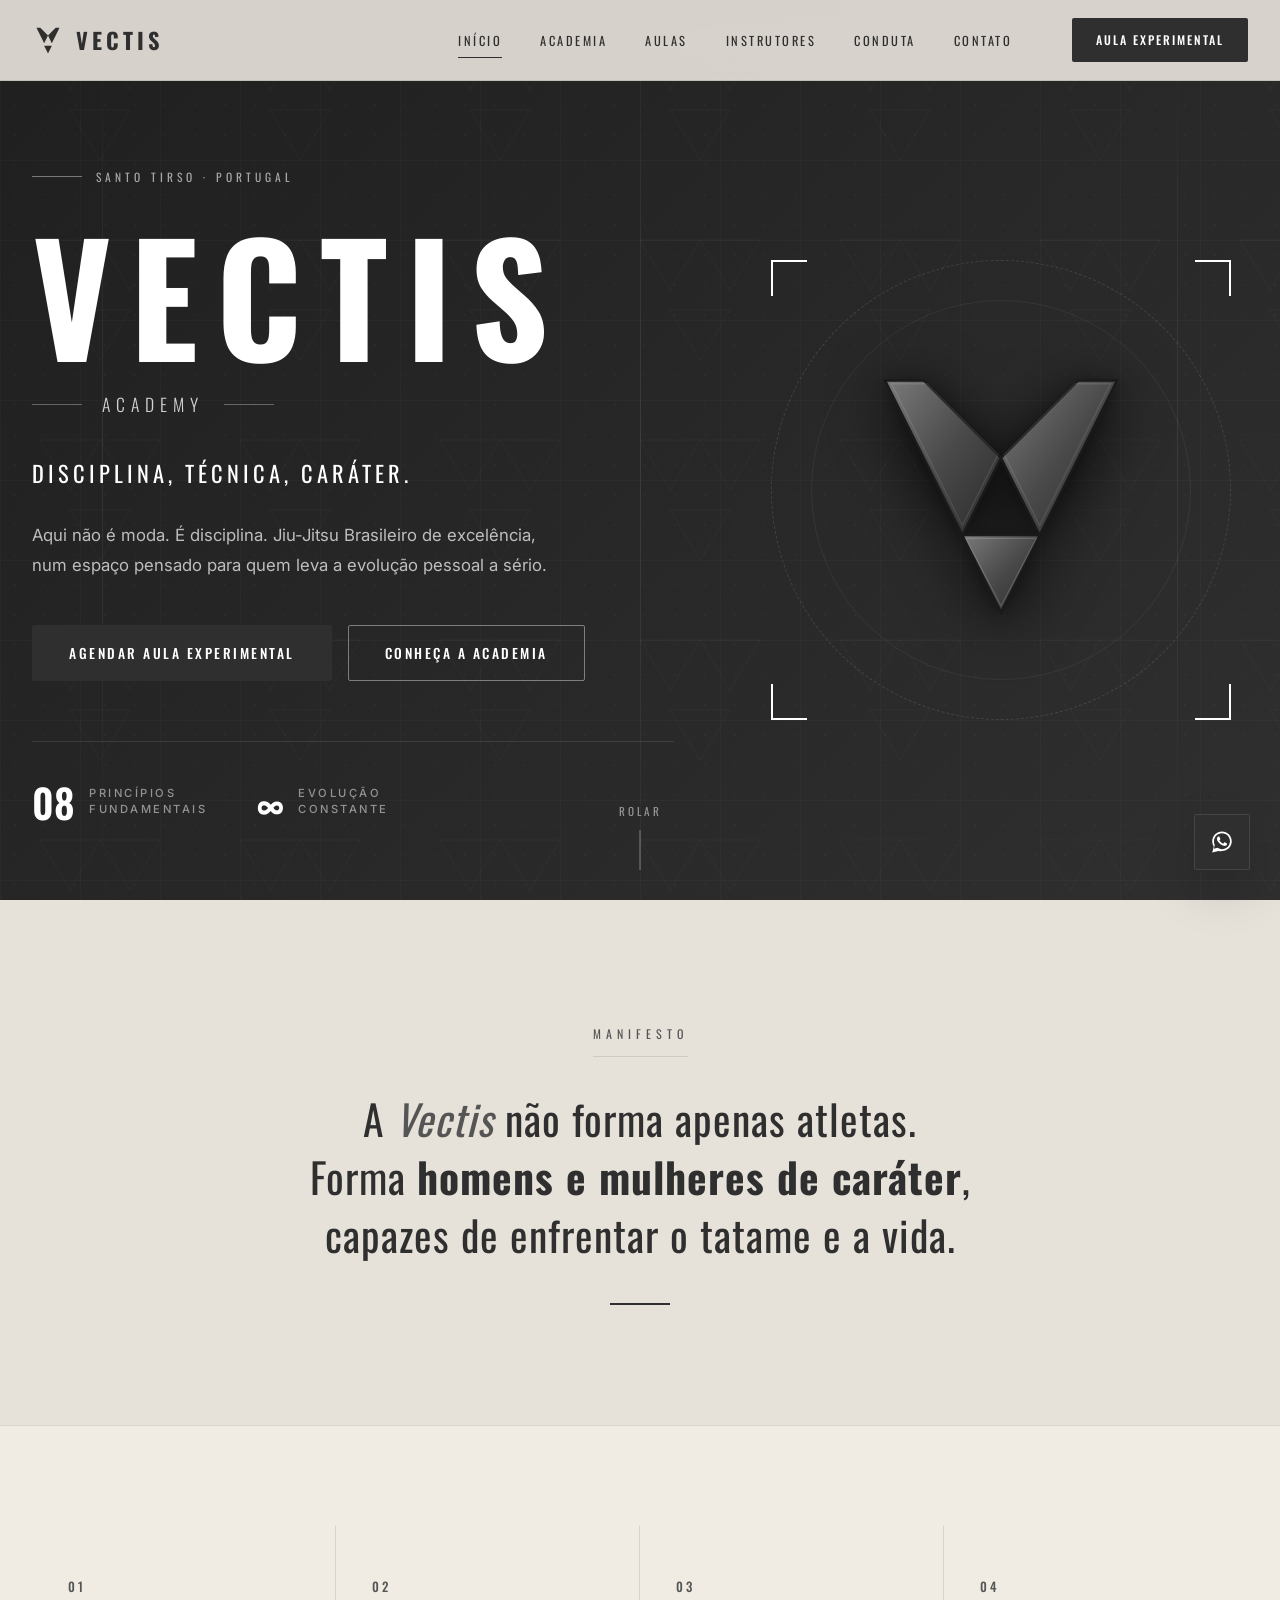
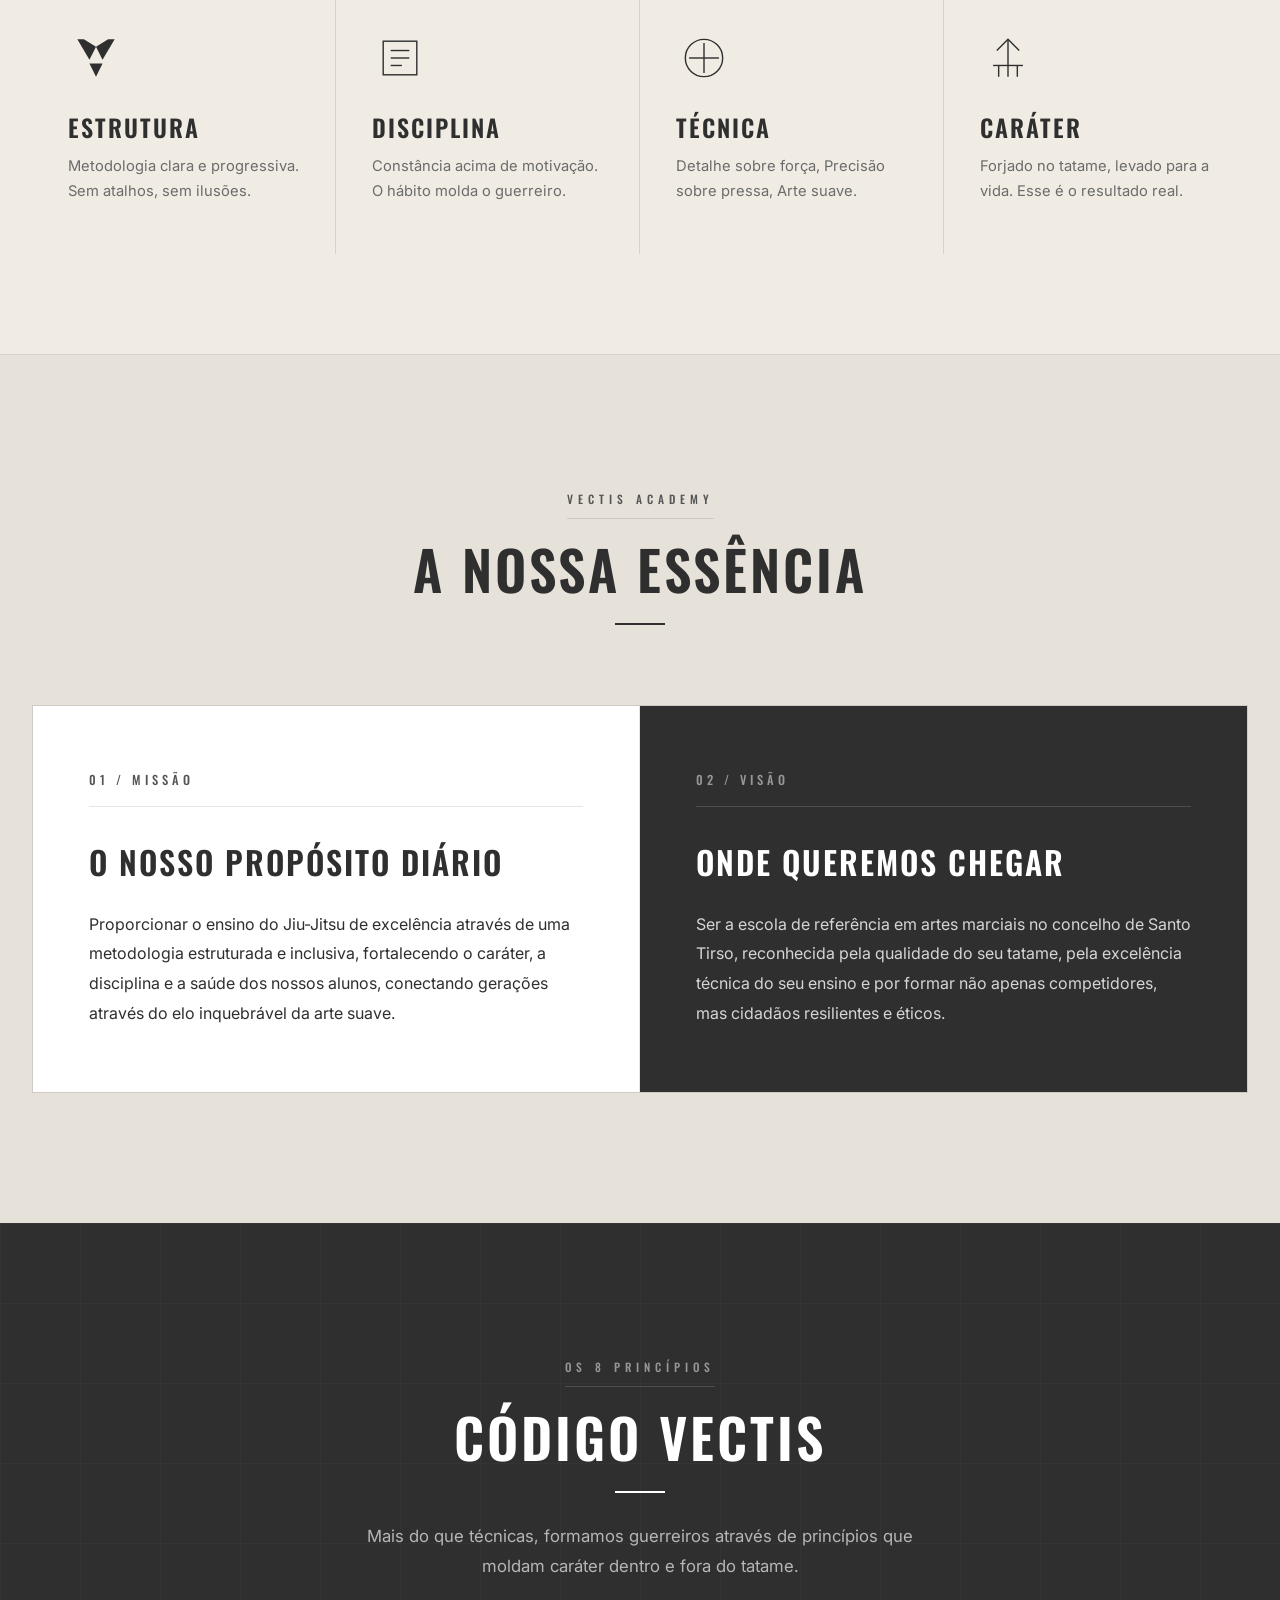
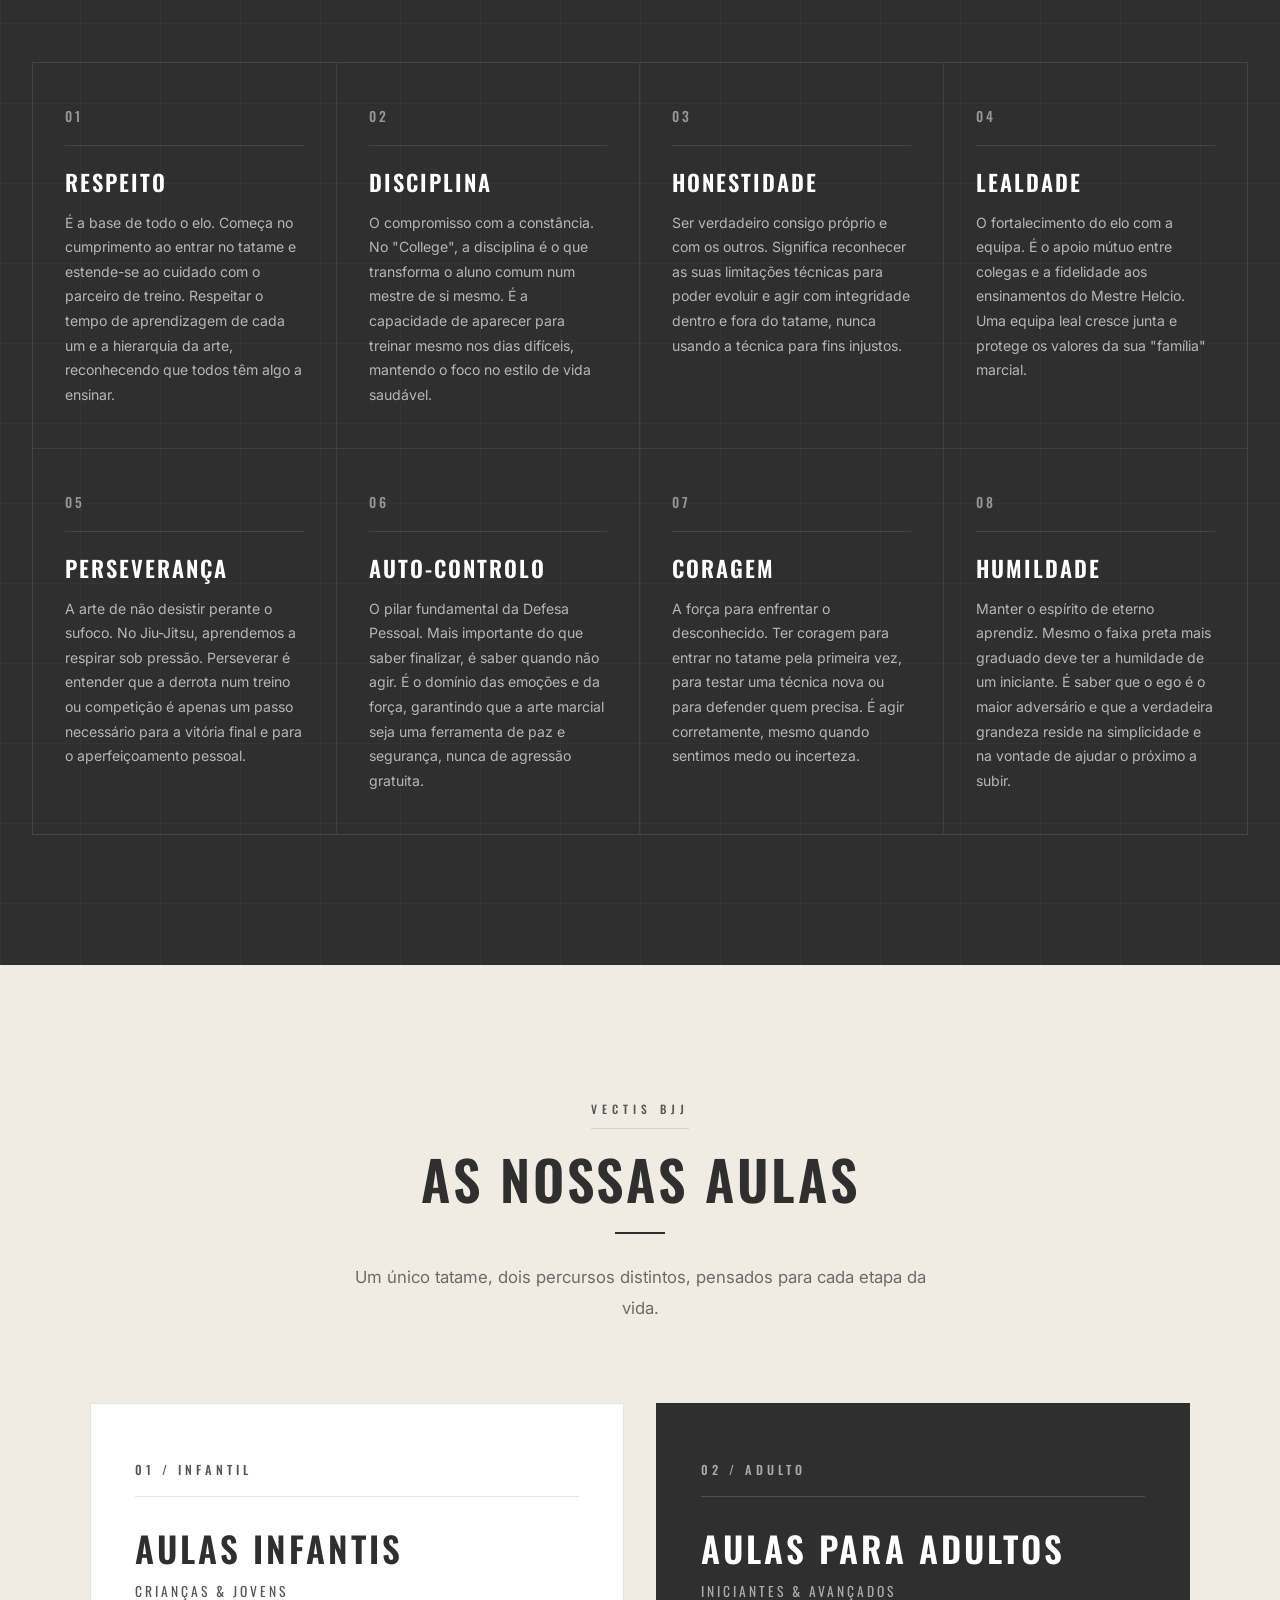
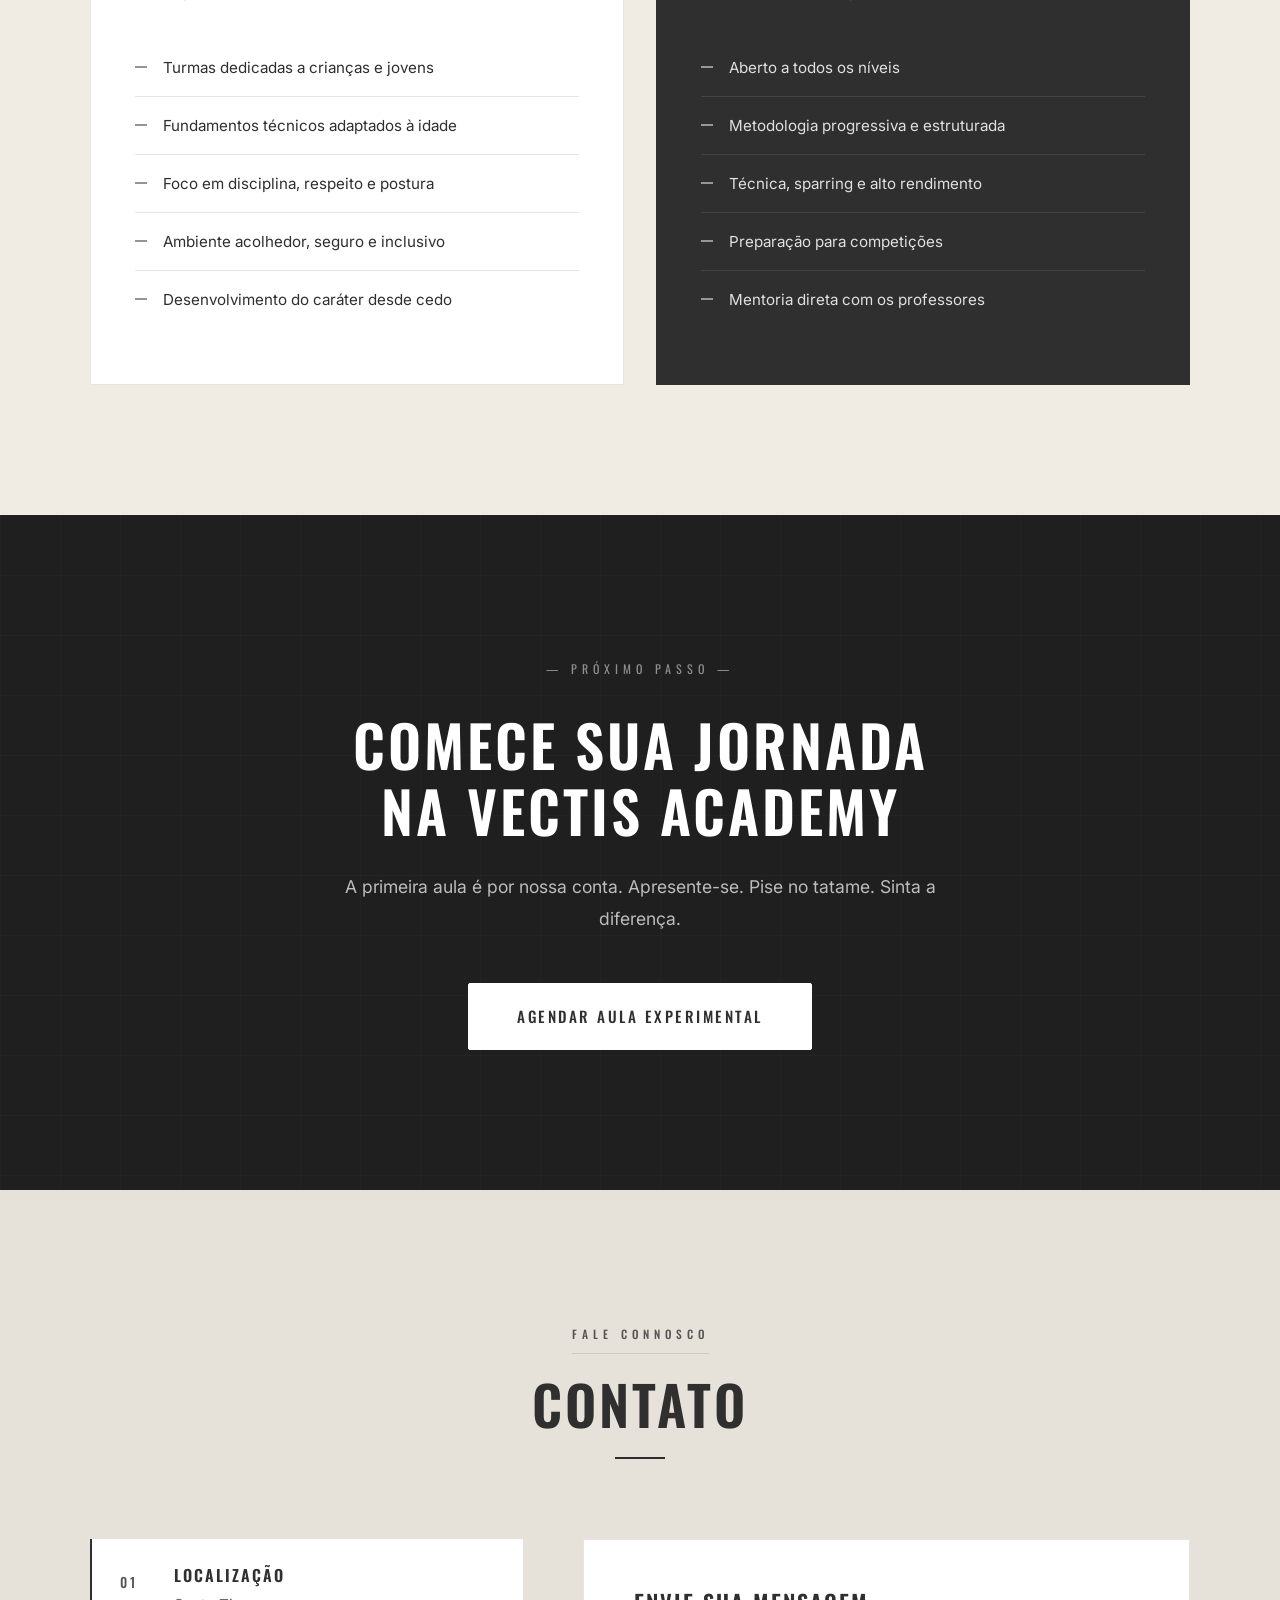
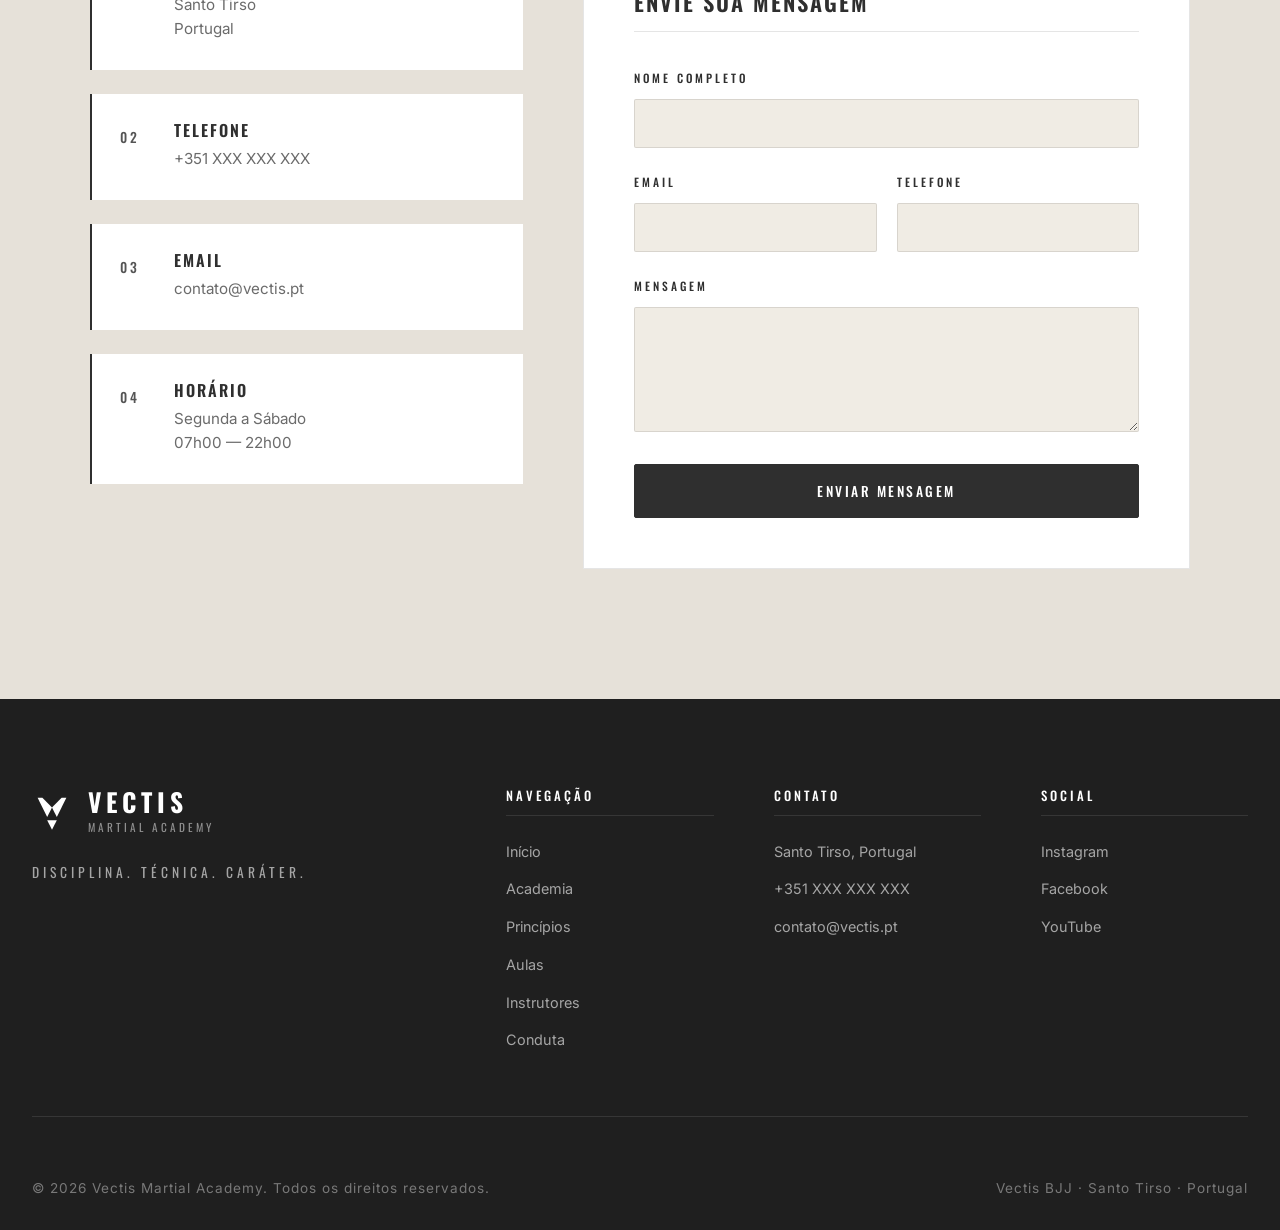
==== index.html @ 17b8d573 "initial commit" ====
<!DOCTYPE html>
<html lang="pt-PT">

<head>
    <meta charset="UTF-8">
    <meta name="viewport" content="width=device-width, initial-scale=1.0">
    <title>VECTIS Academy — Disciplina, Técnica, Caráter.</title>
    <meta name="description"
        content="VECTIS Martial Academy — Jiu-Jitsu Brasileiro de excelência em Santo Tirso, Portugal. Aqui não é moda. É disciplina.">
    <link rel="preconnect" href="https://fonts.googleapis.com">
    <link rel="preconnect" href="https://fonts.gstatic.com" crossorigin>
    <link
        href="https://fonts.googleapis.com/css2?family=Oswald:wght@300;400;500;600;700&family=Inter:wght@300;400;500;600;700&display=swap"
        rel="stylesheet">
    <link rel="stylesheet" href="styles.css">
</head>

<body>
    <!-- ========== HEADER ========== -->
    <header class="header" id="header">
        <nav class="nav container">
            <a href="#inicio" class="nav__logo">
                <span class="nav__logo-mark">
                    <svg viewBox="0 0 100 100" fill="none" xmlns="http://www.w3.org/2000/svg">
                        <path d="M50 92 L62 68 L38 68 Z" fill="currentColor" />
                        <path d="M14 12 L38 60 L50 36 L26 12 Z" fill="currentColor" />
                        <path d="M86 12 L62 60 L50 36 L74 12 Z" fill="currentColor" />
                    </svg>
                </span>
                <span class="nav__logo-text">VECTIS</span>
            </a>
            <ul class="nav__menu" id="nav-menu">
                <li><a href="#inicio" class="nav__link active">Início</a></li>
                <li><a href="#sobre" class="nav__link">Academia</a></li>
                <li><a href="#aulas" class="nav__link">Aulas</a></li>
                <li><a href="instrutores.html" class="nav__link">Instrutores</a></li>
                <li><a href="conduta.html" class="nav__link">Conduta</a></li>
                <li><a href="#contato" class="nav__link">Contato</a></li>
            </ul>
            <a href="#contato" class="nav__cta">Aula Experimental</a>
            <div class="nav__toggle" id="nav-toggle">
                <span></span>
                <span></span>
                <span></span>
            </div>
        </nav>
    </header>

    <!-- ========== HERO ========== -->
    <section class="hero" id="inicio">
        <div class="hero__bg"></div>
        <div class="hero__grid-pattern"></div>
        <div class="hero__lines">
            <span class="hero__line"></span>
            <span class="hero__line"></span>
            <span class="hero__line"></span>
        </div>

        <div class="container hero__container">
            <div class="hero__content">
                <div class="hero__badge">
                    <span class="hero__badge-line"></span>
                    <span>Santo Tirso · Portugal</span>
                </div>
                <h1 class="hero__title">VECTIS</h1>
                <div class="hero__subtitle-row">
                    <span class="hero__subtitle-line"></span>
                    <span class="hero__subtitle">Academy</span>
                    <span class="hero__subtitle-line"></span>
                </div>
                <p class="hero__tagline">Disciplina, Técnica, Caráter.</p>
                <p class="hero__description">
                    Aqui não é moda. É disciplina. Jiu-Jitsu Brasileiro de excelência, num espaço pensado para quem leva
                    a evolução pessoal a sério.
                </p>
                <div class="hero__buttons">
                    <a href="#contato" class="btn btn--primary">Agendar Aula Experimental</a>
                    <a href="#sobre" class="btn btn--secondary">Conheça a Academia</a>
                </div>
                <div class="hero__stats">
                    <div class="hero__stat">
                        <span class="hero__stat-num">08</span>
                        <span class="hero__stat-label">Princípios<br>Fundamentais</span>
                    </div>
                    <div class="hero__stat">
                        <span class="hero__stat-num">∞</span>
                        <span class="hero__stat-label">Evolução<br>Constante</span>
                    </div>
                </div>
            </div>

            <!-- Emblema animado com a logo VECTIS real (formato V) -->
            <div class="hero__emblem">
                <div class="emblem">
                    <div class="emblem__ring emblem__ring--outer"></div>
                    <div class="emblem__ring emblem__ring--middle"></div>

                    <div class="emblem__logo">
                        <svg viewBox="0 0 200 200" xmlns="http://www.w3.org/2000/svg">
                            <defs>
                                <linearGradient id="metalGrad" x1="0%" y1="0%" x2="100%" y2="100%">
                                    <stop offset="0%" stop-color="#7a7a7a" />
                                    <stop offset="50%" stop-color="#4a4a4a" />
                                    <stop offset="100%" stop-color="#2a2a2a" />
                                </linearGradient>
                            </defs>

                            <!-- Triângulo inferior (ponta do V) -->
                            <path d="M100 176 L124 128 L76 128 Z" fill="url(#metalGrad)" stroke="#1a1a1a"
                                stroke-width="1.5" stroke-linejoin="miter"
                                class="emblem__triangle emblem__triangle--bottom" />

                            <!-- Triângulo superior esquerdo -->
                            <path d="M28 32 L76 128 L100 80 L52 32 Z" fill="url(#metalGrad)" stroke="#1a1a1a"
                                stroke-width="1.5" stroke-linejoin="miter"
                                class="emblem__triangle emblem__triangle--left" />

                            <!-- Triângulo superior direito -->
                            <path d="M172 32 L124 128 L100 80 L148 32 Z" fill="url(#metalGrad)" stroke="#1a1a1a"
                                stroke-width="1.5" stroke-linejoin="miter"
                                class="emblem__triangle emblem__triangle--right" />

                            <!-- Highlights metálicos -->
                            <path d="M100 172 L122 130 L78 130 Z" fill="none" stroke="rgba(255,255,255,0.15)"
                                stroke-width="0.8" />
                            <path d="M32 34 L76 122 L98 78 L54 34 Z" fill="none" stroke="rgba(255,255,255,0.1)"
                                stroke-width="0.8" />
                            <path d="M168 34 L124 122 L102 78 L146 34 Z" fill="none" stroke="rgba(255,255,255,0.1)"
                                stroke-width="0.8" />
                        </svg>
                    </div>

                    <div class="emblem__corner emblem__corner--tl"></div>
                    <div class="emblem__corner emblem__corner--tr"></div>
                    <div class="emblem__corner emblem__corner--bl"></div>
                    <div class="emblem__corner emblem__corner--br"></div>
                </div>
            </div>
        </div>

        <div class="hero__scroll">
            <span>Rolar</span>
            <div class="hero__scroll-line"></div>
        </div>
    </section>

    <!-- ========== MANIFESTO ========== -->
    <section class="manifesto">
        <div class="container">
            <div class="manifesto__content">
                <span class="manifesto__label">Manifesto</span>
                <h2 class="manifesto__text">
                    A <em>Vectis</em> não forma apenas atletas.<br>
                    Forma <strong>homens e mulheres de caráter</strong>,<br>
                    capazes de enfrentar o tatame e a vida.
                </h2>
                <div class="manifesto__divider"></div>
            </div>
        </div>
    </section>

    <!-- ========== PILARES ========== -->
    <section class="pillars">
        <div class="container">
            <div class="pillars__grid">
                <div class="pillar">
                    <div class="pillar__num">01</div>
                    <div class="pillar__icon">
                        <svg viewBox="0 0 60 60" fill="none">
                            <path d="M30 50 L37 36 L23 36 Z" fill="currentColor" />
                            <path d="M10 10 L23 32 L30 18 L17 10 Z" fill="currentColor" />
                            <path d="M50 10 L37 32 L30 18 L43 10 Z" fill="currentColor" />
                        </svg>
                    </div>
                    <h3 class="pillar__title">Estrutura</h3>
                    <p class="pillar__text">Metodologia clara e progressiva. Sem atalhos, sem ilusões.</p>
                </div>
                <div class="pillar">
                    <div class="pillar__num">02</div>
                    <div class="pillar__icon">
                        <svg viewBox="0 0 60 60" fill="none">
                            <rect x="12" y="12" width="36" height="36" stroke="currentColor" stroke-width="1.5" />
                            <line x1="20" y1="22" x2="40" y2="22" stroke="currentColor" stroke-width="1.5" />
                            <line x1="20" y1="30" x2="40" y2="30" stroke="currentColor" stroke-width="1.5" />
                            <line x1="20" y1="38" x2="32" y2="38" stroke="currentColor" stroke-width="1.5" />
                        </svg>
                    </div>
                    <h3 class="pillar__title">Disciplina</h3>
                    <p class="pillar__text">Constância acima de motivação. O hábito molda o guerreiro.</p>
                </div>
                <div class="pillar">
                    <div class="pillar__num">03</div>
                    <div class="pillar__icon">
                        <svg viewBox="0 0 60 60" fill="none">
                            <circle cx="30" cy="30" r="20" stroke="currentColor" stroke-width="1.5" />
                            <line x1="30" y1="14" x2="30" y2="46" stroke="currentColor" stroke-width="1.5" />
                            <line x1="14" y1="30" x2="46" y2="30" stroke="currentColor" stroke-width="1.5" />
                        </svg>
                    </div>
                    <h3 class="pillar__title">Técnica</h3>
                    <p class="pillar__text">Detalhe sobre força, Precisão sobre pressa, Arte suave.</p>
                </div>
                <div class="pillar">
                    <div class="pillar__num">04</div>
                    <div class="pillar__icon">
                        <svg viewBox="0 0 60 60" fill="none">
                            <path d="M30 10 L30 50" stroke="currentColor" stroke-width="1.5" />
                            <path d="M18 22 L30 10 L42 22" stroke="currentColor" stroke-width="1.5" />
                            <path d="M14 38 L46 38" stroke="currentColor" stroke-width="1.5" />
                            <path d="M20 38 L20 50 M40 38 L40 50" stroke="currentColor" stroke-width="1.5" />
                        </svg>
                    </div>
                    <h3 class="pillar__title">Caráter</h3>
                    <p class="pillar__text">Forjado no tatame, levado para a vida. Esse é o resultado real.</p>
                </div>
            </div>
        </div>
    </section>

    <!-- ========== SOBRE ========== -->
    <section class="about" id="sobre">
        <div class="container">
            <div class="section__header">
                <span class="section__tag">Vectis Academy</span>
                <h2 class="section__title">A Nossa Essência</h2>
                <div class="section__divider"></div>
            </div>

            <div class="about__grid">
                <div class="about__card">
                    <div class="about__num">01 / Missão</div>
                    <h3 class="about__title">O nosso propósito diário</h3>
                    <p class="about__text">
                        Proporcionar o ensino do Jiu-Jitsu de excelência através de uma metodologia estruturada e
                        inclusiva, fortalecendo o caráter, a disciplina e a saúde dos nossos alunos, conectando gerações
                        através do elo inquebrável da arte suave.
                    </p>
                </div>
                <div class="about__card about__card--dark">
                    <div class="about__num">02 / Visão</div>
                    <h3 class="about__title">Onde queremos chegar</h3>
                    <p class="about__text">
                        Ser a escola de referência em artes marciais no concelho de Santo Tirso, reconhecida pela
                        qualidade do seu tatame, pela excelência técnica do seu ensino e por formar
                        não apenas competidores, mas cidadãos resilientes e éticos.
                    </p>
                </div>
            </div>
        </div>
    </section>

    <!-- ========== PRINCÍPIOS ========== -->
    <section class="values" id="valores">
        <div class="container">
            <div class="section__header section__header--light">
                <span class="section__tag">Os 8 Princípios</span>
                <h2 class="section__title">Código Vectis</h2>
                <div class="section__divider"></div>
                <p class="section__description">
                    Mais do que técnicas, formamos guerreiros através de princípios que moldam caráter dentro e fora do
                    tatame.
                </p>
            </div>

            <div class="values__grid">
                <article class="value-card">
                    <div class="value-card__head"><span class="value-card__num">01</span></div>
                    <h3 class="value-card__title">Respeito</h3>
                    <p class="value-card__text">É a base de todo o elo. Começa no cumprimento ao entrar no tatame e
                        estende-se ao cuidado com o parceiro de treino. Respeitar o tempo de aprendizagem de cada um e a
                        hierarquia da arte, reconhecendo que todos têm algo a ensinar.</p>
                </article>

                <article class="value-card">
                    <div class="value-card__head"><span class="value-card__num">02</span></div>
                    <h3 class="value-card__title">Disciplina</h3>
                    <p class="value-card__text">O compromisso com a constância. No "College", a disciplina é o que
                        transforma o aluno comum num mestre de si mesmo. É a capacidade de aparecer para treinar mesmo
                        nos dias difíceis, mantendo o foco no estilo de vida saudável.</p>
                </article>

                <article class="value-card">
                    <div class="value-card__head"><span class="value-card__num">03</span></div>
                    <h3 class="value-card__title">Honestidade</h3>
                    <p class="value-card__text">Ser verdadeiro consigo próprio e com os outros. Significa reconhecer as
                        suas limitações técnicas para poder evoluir e agir com integridade dentro e fora do tatame,
                        nunca usando a técnica para fins injustos.</p>
                </article>

                <article class="value-card">
                    <div class="value-card__head"><span class="value-card__num">04</span></div>
                    <h3 class="value-card__title">Lealdade</h3>
                    <p class="value-card__text">O fortalecimento do elo com a equipa. É o apoio mútuo entre colegas e a
                        fidelidade aos ensinamentos do Mestre Helcio. Uma equipa leal cresce junta e protege os valores
                        da sua "família" marcial.</p>
                </article>

                <article class="value-card">
                    <div class="value-card__head"><span class="value-card__num">05</span></div>
                    <h3 class="value-card__title">Perseverança</h3>
                    <p class="value-card__text">A arte de não desistir perante o sufoco. No Jiu-Jitsu, aprendemos a
                        respirar sob pressão. Perseverar é entender que a derrota num treino ou competição é apenas um
                        passo necessário para a vitória final e para o aperfeiçoamento pessoal.</p>
                </article>

                <article class="value-card">
                    <div class="value-card__head"><span class="value-card__num">06</span></div>
                    <h3 class="value-card__title">Auto-controlo</h3>
                    <p class="value-card__text">O pilar fundamental da Defesa Pessoal. Mais importante do que saber
                        finalizar, é saber quando não agir. É o domínio das emoções e da força, garantindo que a arte
                        marcial seja uma ferramenta de paz e segurança, nunca de agressão gratuita.</p>
                </article>

                <article class="value-card">
                    <div class="value-card__head"><span class="value-card__num">07</span></div>
                    <h3 class="value-card__title">Coragem</h3>
                    <p class="value-card__text">A força para enfrentar o desconhecido. Ter coragem para entrar no tatame
                        pela primeira vez, para testar uma técnica nova ou para defender quem precisa. É agir
                        corretamente, mesmo quando sentimos medo ou incerteza.</p>
                </article>

                <article class="value-card">
                    <div class="value-card__head"><span class="value-card__num">08</span></div>
                    <h3 class="value-card__title">Humildade</h3>
                    <p class="value-card__text">Manter o espírito de eterno aprendiz. Mesmo o faixa preta mais graduado
                        deve ter a humildade de um iniciante. É saber que o ego é o maior adversário e que a verdadeira
                        grandeza reside na simplicidade e na vontade de ajudar o próximo a subir.</p>
                </article>
            </div>
        </div>
    </section>

    <!-- ========== AULAS ========== -->
    <section class="mats" id="aulas">
        <div class="container">
            <div class="section__header">
                <span class="section__tag">Vectis BJJ</span>
                <h2 class="section__title">As Nossas Aulas</h2>
                <div class="section__divider"></div>
                <p class="section__description">
                    Um único tatame, dois percursos distintos, pensados para cada etapa da vida.
                </p>
            </div>

            <div class="mats__grid">
                <div class="mat-card">
                    <div class="mat-card__label">01 / Infantil</div>
                    <h3 class="mat-card__title">Aulas Infantis</h3>
                    <p class="mat-card__subtitle">Crianças &amp; Jovens</p>
                    <ul class="mat-card__list">
                        <li>Turmas dedicadas a crianças e jovens</li>
                        <li>Fundamentos técnicos adaptados à idade</li>
                        <li>Foco em disciplina, respeito e postura</li>
                        <li>Ambiente acolhedor, seguro e inclusivo</li>
                        <li>Desenvolvimento do caráter desde cedo</li>
                    </ul>
                </div>
                <div class="mat-card mat-card--elite">
                    <div class="mat-card__label">02 / Adulto</div>
                    <h3 class="mat-card__title">Aulas para Adultos</h3>
                    <p class="mat-card__subtitle">Iniciantes &amp; Avançados</p>
                    <ul class="mat-card__list">
                        <li>Aberto a todos os níveis</li>
                        <li>Metodologia progressiva e estruturada</li>
                        <li>Técnica, sparring e alto rendimento</li>
                        <li>Preparação para competições</li>
                        <li>Mentoria direta com os professores</li>
                    </ul>
                </div>
            </div>
        </div>
    </section>

    <!-- ========== CTA ========== -->
    <section class="cta">
        <div class="container">
            <div class="cta__content">
                <span class="cta__label">— Próximo Passo —</span>
                <h2 class="cta__title">Comece sua jornada<br>na Vectis Academy</h2>
                <p class="cta__text">
                    A primeira aula é por nossa conta. Apresente-se. Pise no tatame. Sinta a diferença.
                </p>
                <a href="#contato" class="btn btn--primary btn--large">Agendar Aula Experimental</a>
            </div>
        </div>
    </section>

    <!-- ========== CONTATO ========== -->
    <section class="contact" id="contato">
        <div class="container">
            <div class="section__header">
                <span class="section__tag">Fale Connosco</span>
                <h2 class="section__title">Contato</h2>
                <div class="section__divider"></div>
            </div>

            <div class="contact__grid">
                <div class="contact__info">
                    <div class="contact__item">
                        <div class="contact__item-num">01</div>
                        <div>
                            <h4>Localização</h4>
                            <p>Santo Tirso<br>Portugal</p>
                        </div>
                    </div>
                    <div class="contact__item">
                        <div class="contact__item-num">02</div>
                        <div>
                            <h4>Telefone</h4>
                            <p>+351 XXX XXX XXX</p>
                        </div>
                    </div>
                    <div class="contact__item">
                        <div class="contact__item-num">03</div>
                        <div>
                            <h4>Email</h4>
                            <p>contato@vectis.pt</p>
                        </div>
                    </div>
                    <div class="contact__item">
                        <div class="contact__item-num">04</div>
                        <div>
                            <h4>Horário</h4>
                            <p>Segunda a Sábado<br>07h00 — 22h00</p>
                        </div>
                    </div>
                </div>

                <form class="contact__form" id="contactForm">
                    <h3 class="contact__form-title">Envie sua mensagem</h3>
                    <div class="form__group">
                        <label for="name">Nome Completo</label>
                        <input type="text" id="name" name="name" required>
                    </div>
                    <div class="form__row">
                        <div class="form__group">
                            <label for="email">Email</label>
                            <input type="email" id="email" name="email" required>
                        </div>
                        <div class="form__group">
                            <label for="phone">Telefone</label>
                            <input type="tel" id="phone" name="phone">
                        </div>
                    </div>
                    <div class="form__group">
                        <label for="message">Mensagem</label>
                        <textarea id="message" name="message" rows="5" required></textarea>
                    </div>
                    <button type="submit" class="btn btn--primary btn--block">Enviar Mensagem</button>
                </form>
            </div>
        </div>
    </section>

    <!-- ========== FOOTER ========== -->
    <footer class="footer">
        <div class="container">
            <div class="footer__top">
                <div class="footer__brand">
                    <div class="footer__logo">
                        <svg viewBox="0 0 100 100" fill="none" xmlns="http://www.w3.org/2000/svg">
                            <path d="M50 92 L62 68 L38 68 Z" fill="currentColor" />
                            <path d="M14 12 L38 60 L50 36 L26 12 Z" fill="currentColor" />
                            <path d="M86 12 L62 60 L50 36 L74 12 Z" fill="currentColor" />
                        </svg>
                        <div>
                            <span class="footer__logo-text">VECTIS</span>
                            <span class="footer__logo-sub">Martial Academy</span>
                        </div>
                    </div>
                    <p class="footer__tagline">Disciplina. Técnica. Caráter.</p>
                </div>
                <div class="footer__col">
                    <h4>Navegação</h4>
                    <ul>
                        <li><a href="#inicio">Início</a></li>
                        <li><a href="#sobre">Academia</a></li>
                        <li><a href="#valores">Princípios</a></li>
                        <li><a href="#aulas">Aulas</a></li>
                        <li><a href="instrutores.html">Instrutores</a></li>
                        <li><a href="conduta.html">Conduta</a></li>
                    </ul>
                </div>
                <div class="footer__col">
                    <h4>Contato</h4>
                    <ul>
                        <li>Santo Tirso, Portugal</li>
                        <li>+351 XXX XXX XXX</li>
                        <li>contato@vectis.pt</li>
                    </ul>
                </div>
                <div class="footer__col">
                    <h4>Social</h4>
                    <ul>
                        <li><a href="#">Instagram</a></li>
                        <li><a href="#">Facebook</a></li>
                        <li><a href="#">YouTube</a></li>
                    </ul>
                </div>
            </div>
            <div class="footer__bottom">
                <p>&copy; 2026 Vectis Martial Academy. Todos os direitos reservados.</p>
                <p>Vectis BJJ · Santo Tirso · Portugal</p>
            </div>
        </div>
    </footer>

    <!-- WhatsApp Float Button -->
    <a href="https://wa.me/351000000000" target="_blank" class="whatsapp-float" aria-label="WhatsApp">
        <svg viewBox="0 0 32 32" fill="currentColor">
            <path
                d="M16.001 3C9.373 3 4 8.373 4 15c0 2.382.69 4.6 1.876 6.477L4 29l7.692-1.84A11.94 11.94 0 0016 27c6.627 0 12-5.373 12-12S22.628 3 16.001 3zm0 21.818c-1.85 0-3.582-.518-5.057-1.41l-.362-.215-4.564 1.092 1.114-4.448-.236-.376A9.778 9.778 0 016.182 15c0-5.418 4.4-9.818 9.818-9.818 5.42 0 9.819 4.4 9.819 9.818 0 5.42-4.4 9.818-9.819 9.818zm5.604-7.36c-.307-.154-1.815-.895-2.096-.998-.281-.103-.486-.154-.69.154-.205.307-.793.998-.972 1.203-.179.205-.358.231-.665.077-.307-.154-1.295-.477-2.466-1.521-.911-.812-1.527-1.815-1.706-2.122-.179-.307-.019-.473.135-.626.139-.138.307-.358.461-.537.154-.179.205-.307.307-.512.103-.205.051-.384-.026-.538-.077-.154-.69-1.665-.946-2.28-.249-.598-.502-.517-.69-.527l-.589-.011a1.13 1.13 0 00-.819.384c-.282.307-1.075 1.05-1.075 2.561s1.1 2.971 1.254 3.176c.154.205 2.165 3.305 5.244 4.633.733.317 1.305.506 1.751.647.736.234 1.405.201 1.934.122.59-.088 1.815-.741 2.071-1.457.256-.716.256-1.33.179-1.457-.077-.128-.281-.205-.589-.358z" />
        </svg>
    </a>

    <script src="script.js"></script>
</body>

</html>
---- styles.css ----
/* ============================================
   VECTIS MARTIAL ACADEMY - Stylesheet Final
   ============================================ */

/* ===== VARIÁVEIS ===== */
:root {
    --color-gunmetal: #2F2F2F;
    --color-gunmetal-deep: #1f1f1f;
    --color-steel: #555555;
    --color-steel-light: #7a7a7a;
    --color-stone: #E6E1D9;
    --color-stone-light: #f0ece4;
    --color-stone-dark: #d4cec3;
    --color-bronze: #8C6A3E;
    --color-white: #ffffff;
    --color-text: #2F2F2F;
    --color-text-light: #6b6b6b;
    --color-border: rgba(47, 47, 47, 0.12);

    --font-display: 'Oswald', sans-serif;
    --font-body: 'Inter', sans-serif;

    --transition: 0.3s cubic-bezier(0.4, 0, 0.2, 1);
    --transition-slow: 0.6s cubic-bezier(0.4, 0, 0.2, 1);

    --shadow-sm: 0 2px 8px rgba(0, 0, 0, 0.06);
    --shadow-md: 0 8px 24px rgba(0, 0, 0, 0.10);
    --shadow-lg: 0 20px 50px rgba(0, 0, 0, 0.15);
}

/* ===== RESET ===== */
* {
    margin: 0;
    padding: 0;
    box-sizing: border-box;
}

html {
    scroll-behavior: smooth;
    scroll-padding-top: 80px;
}

body {
    font-family: var(--font-body);
    color: var(--color-text);
    line-height: 1.65;
    background: var(--color-stone);
    overflow-x: hidden;
    -webkit-font-smoothing: antialiased;
    -moz-osx-font-smoothing: grayscale;
}

img {
    max-width: 100%;
    display: block;
}

a {
    text-decoration: none;
    color: inherit;
}

ul {
    list-style: none;
}

button {
    cursor: pointer;
    border: none;
    font-family: inherit;
}

.container {
    width: 100%;
    max-width: 1280px;
    margin: 0 auto;
    padding: 0 32px;
}

h1,
h2,
h3,
h4,
h5 {
    font-family: var(--font-display);
    font-weight: 600;
    letter-spacing: 1px;
    line-height: 1.1;
    color: var(--color-gunmetal);
}

/* ===== BOTÕES ===== */
.btn {
    display: inline-flex;
    align-items: center;
    justify-content: center;
    padding: 16px 36px;
    font-family: var(--font-display);
    font-weight: 500;
    font-size: 0.85rem;
    letter-spacing: 2.5px;
    text-transform: uppercase;
    transition: all var(--transition);
    border: 1px solid transparent;
    cursor: pointer;
    border-radius: 2px;
    position: relative;
    overflow: hidden;
}

.btn--primary {
    background: var(--color-gunmetal);
    color: var(--color-white);
    border-color: var(--color-gunmetal);
}

.btn--primary:hover {
    background: var(--color-steel);
    border-color: var(--color-steel);
    transform: translateY(-2px);
    box-shadow: var(--shadow-md);
}

.btn--secondary {
    background: transparent;
    color: var(--color-gunmetal);
    border-color: var(--color-gunmetal);
}

.btn--secondary:hover {
    background: var(--color-gunmetal);
    color: var(--color-white);
}

.btn--large {
    padding: 20px 48px;
    font-size: 0.95rem;
}

.btn--block {
    width: 100%;
}

/* ===== HEADER ===== */
.header {
    position: fixed;
    top: 0;
    left: 0;
    right: 0;
    z-index: 1000;
    background: rgba(230, 225, 217, 0.92);
    backdrop-filter: blur(12px);
    transition: all var(--transition);
    border-bottom: 1px solid var(--color-border);
}

.header.scrolled {
    background: rgba(230, 225, 217, 0.98);
    box-shadow: var(--shadow-sm);
}

.nav {
    display: flex;
    justify-content: space-between;
    align-items: center;
    height: 80px;
    gap: 30px;
}

.nav__logo {
    display: flex;
    align-items: center;
    gap: 12px;
    color: var(--color-gunmetal);
}

.nav__logo-mark {
    width: 32px;
    height: 32px;
    color: var(--color-gunmetal);
}

.nav__logo-mark svg {
    width: 100%;
    height: 100%;
}

.nav__logo-text {
    font-family: var(--font-display);
    font-size: 1.4rem;
    font-weight: 700;
    letter-spacing: 4px;
    color: var(--color-gunmetal);
}

.nav__menu {
    display: flex;
    gap: 38px;
    margin-left: auto;
    margin-right: 30px;
}

.nav__link {
    color: var(--color-gunmetal);
    font-family: var(--font-display);
    font-size: 0.78rem;
    font-weight: 400;
    letter-spacing: 2.5px;
    text-transform: uppercase;
    position: relative;
    padding: 8px 0;
    transition: color var(--transition);
}

.nav__link::after {
    content: '';
    position: absolute;
    bottom: 0;
    left: 0;
    width: 0;
    height: 1px;
    background: var(--color-gunmetal);
    transition: width var(--transition);
}

.nav__link:hover::after,
.nav__link.active::after {
    width: 100%;
}

.nav__cta {
    display: inline-flex;
    align-items: center;
    padding: 12px 24px;
    background: var(--color-gunmetal);
    color: var(--color-white);
    font-family: var(--font-display);
    font-size: 0.75rem;
    font-weight: 500;
    letter-spacing: 2px;
    text-transform: uppercase;
    border-radius: 2px;
    transition: all var(--transition);
}

.nav__cta:hover {
    background: var(--color-steel);
    transform: translateY(-2px);
}

.nav__toggle {
    display: none;
    flex-direction: column;
    gap: 5px;
    cursor: pointer;
}

.nav__toggle span {
    width: 28px;
    height: 2px;
    background: var(--color-gunmetal);
    transition: var(--transition);
}

/* ===== HERO ===== */
.hero {
    position: relative;
    min-height: 100vh;
    display: flex;
    align-items: center;
    background: var(--color-gunmetal);
    color: var(--color-white);
    overflow: hidden;
    padding-top: 80px;
}

.hero__bg {
    position: absolute;
    inset: 0;
    background: linear-gradient(135deg, var(--color-gunmetal-deep) 0%, var(--color-gunmetal) 100%);
}

.hero__bg::before {
    content: '';
    position: absolute;
    inset: 0;
    background-image: radial-gradient(rgba(255, 255, 255, 0.04) 1px, transparent 1px);
    background-size: 30px 30px;
    opacity: 0.6;
}

/* Padrão sutil de triângulos (V) no fundo */
.hero__bg::after {
    content: '';
    position: absolute;
    inset: 0;
    background-image: url("data:image/svg+xml,%3Csvg xmlns='http://www.w3.org/2000/svg' width='200' height='200' viewBox='0 0 200 200'%3E%3Cpath d='M100 160 L130 110 L70 110 Z' fill='none' stroke='rgba(255,255,255,0.025)' stroke-width='1'/%3E%3Cpath d='M40 40 L70 90 L100 40 Z' fill='none' stroke='rgba(255,255,255,0.025)' stroke-width='1'/%3E%3Cpath d='M160 40 L130 90 L100 40 Z' fill='none' stroke='rgba(255,255,255,0.025)' stroke-width='1'/%3E%3C/svg%3E");
    background-size: 200px 200px;
    pointer-events: none;
}

.hero__grid-pattern {
    position: absolute;
    inset: 0;
    background-image:
        linear-gradient(rgba(255, 255, 255, 0.025) 1px, transparent 1px),
        linear-gradient(90deg, rgba(255, 255, 255, 0.025) 1px, transparent 1px);
    background-size: 80px 80px;
    pointer-events: none;
}

.hero__lines {
    position: absolute;
    inset: 0;
    display: flex;
    justify-content: space-between;
    padding: 0 8%;
    pointer-events: none;
}

.hero__line {
    width: 1px;
    height: 100%;
    background: linear-gradient(to bottom, transparent 0%, rgba(255, 255, 255, 0.08) 50%, transparent 100%);
}

.hero__container {
    display: grid;
    grid-template-columns: 1.3fr 1fr;
    gap: 80px;
    align-items: center;
    position: relative;
    z-index: 1;
}

.hero__content {
    animation: fadeInUp 1s ease;
}

.hero__badge {
    display: inline-flex;
    align-items: center;
    gap: 14px;
    font-family: var(--font-display);
    font-size: 0.72rem;
    letter-spacing: 4px;
    text-transform: uppercase;
    color: rgba(255, 255, 255, 0.6);
    margin-bottom: 36px;
    font-weight: 400;
}

.hero__badge-line {
    width: 50px;
    height: 1px;
    background: rgba(255, 255, 255, 0.4);
}

.hero__title {
    font-family: var(--font-display);
    font-size: clamp(4.5rem, 12vw, 9.5rem);
    font-weight: 700;
    letter-spacing: clamp(8px, 2vw, 18px);
    line-height: 0.95;
    margin-bottom: 24px;
    color: var(--color-white);
    text-transform: uppercase;
}

.hero__subtitle-row {
    display: flex;
    align-items: center;
    gap: 20px;
    margin-bottom: 36px;
}

.hero__subtitle-line {
    flex: 0 0 50px;
    height: 1px;
    background: rgba(255, 255, 255, 0.3);
}

.hero__subtitle {
    font-family: var(--font-display);
    font-size: clamp(0.9rem, 1.4vw, 1.1rem);
    font-weight: 300;
    letter-spacing: 6px;
    text-transform: uppercase;
    color: rgba(255, 255, 255, 0.8);
}

.hero__tagline {
    font-family: var(--font-display);
    font-size: clamp(1.1rem, 1.8vw, 1.4rem);
    font-weight: 400;
    letter-spacing: 4px;
    text-transform: uppercase;
    color: var(--color-white);
    margin-bottom: 28px;
}

.hero__description {
    font-size: 1.05rem;
    line-height: 1.8;
    margin-bottom: 44px;
    color: rgba(255, 255, 255, 0.7);
    max-width: 520px;
}

.hero__buttons {
    display: flex;
    gap: 16px;
    flex-wrap: wrap;
    margin-bottom: 60px;
}

.hero .btn--secondary {
    background: transparent;
    color: var(--color-white);
    border-color: rgba(255, 255, 255, 0.4);
}

.hero .btn--secondary:hover {
    background: var(--color-white);
    color: var(--color-gunmetal);
    border-color: var(--color-white);
}

.hero__stats {
    display: flex;
    gap: 50px;
    padding-top: 40px;
    border-top: 1px solid rgba(255, 255, 255, 0.1);
}

.hero__stat {
    display: flex;
    align-items: center;
    gap: 14px;
}

.hero__stat-num {
    font-family: var(--font-display);
    font-size: 2.5rem;
    font-weight: 600;
    color: var(--color-white);
    line-height: 1;
}

.hero__stat-label {
    font-size: 0.7rem;
    letter-spacing: 2.5px;
    text-transform: uppercase;
    color: rgba(255, 255, 255, 0.5);
    line-height: 1.4;
    font-weight: 500;
}

/* ===== EMBLEMA ANIMADO COM A LOGO REAL (formato V) ===== */
.hero__emblem {
    display: flex;
    justify-content: center;
    align-items: center;
}

.emblem {
    position: relative;
    width: 460px;
    height: 460px;
    display: flex;
    align-items: center;
    justify-content: center;
    animation: float 6s ease-in-out infinite;
    transition: transform 0.4s ease-out;
}

.emblem__ring {
    position: absolute;
    border-radius: 50%;
}

.emblem__ring--outer {
    inset: 0;
    border: 1px dashed rgba(255, 255, 255, 0.12);
    animation: rotate 40s linear infinite;
}

.emblem__ring--middle {
    inset: 40px;
    border: 1px solid rgba(255, 255, 255, 0.06);
    animation: rotate 60s linear infinite reverse;
}

.emblem__logo {
    width: 70%;
    height: 70%;
    position: relative;
    z-index: 2;
    filter:
        drop-shadow(0 12px 30px rgba(0, 0, 0, 0.6)) drop-shadow(0 4px 8px rgba(0, 0, 0, 0.4));
}

.emblem__logo svg {
    width: 100%;
    height: 100%;
}

.emblem__triangle {
    transform-origin: center;
    animation: triangleGlow 4s ease-in-out infinite;
}

.emblem__triangle--bottom {
    animation-delay: 0s;
}

.emblem__triangle--left {
    animation-delay: 0.6s;
}

.emblem__triangle--right {
    animation-delay: 1.2s;
}

.emblem__corner {
    position: absolute;
    width: 36px;
    height: 36px;
    border-color: rgba(255, 255, 255, 0.4);
    transition: all var(--transition);
}

.emblem__corner--tl {
    top: 0;
    left: 0;
    border-top: 2px solid;
    border-left: 2px solid;
}

.emblem__corner--tr {
    top: 0;
    right: 0;
    border-top: 2px solid;
    border-right: 2px solid;
}

.emblem__corner--bl {
    bottom: 0;
    left: 0;
    border-bottom: 2px solid;
    border-left: 2px solid;
}

.emblem__corner--br {
    bottom: 0;
    right: 0;
    border-bottom: 2px solid;
    border-right: 2px solid;
}

.emblem:hover .emblem__corner {
    border-color: rgba(255, 255, 255, 0.7);
    width: 44px;
    height: 44px;
}

.hero__scroll {
    position: absolute;
    bottom: 30px;
    left: 50%;
    transform: translateX(-50%);
    display: flex;
    flex-direction: column;
    align-items: center;
    gap: 10px;
    color: rgba(255, 255, 255, 0.5);
    font-family: var(--font-display);
    font-size: 0.7rem;
    letter-spacing: 3px;
    text-transform: uppercase;
    z-index: 1;
}

.hero__scroll-line {
    width: 1px;
    height: 40px;
    background: rgba(255, 255, 255, 0.4);
    animation: scrollLine 2s ease-in-out infinite;
}

/* ===== MANIFESTO ===== */
.manifesto {
    padding: 120px 0;
    background: var(--color-stone);
    position: relative;
}

.manifesto__content {
    max-width: 900px;
    margin: 0 auto;
    text-align: center;
}

.manifesto__label {
    display: inline-block;
    font-family: var(--font-display);
    font-size: 0.75rem;
    letter-spacing: 5px;
    text-transform: uppercase;
    color: var(--color-steel);
    margin-bottom: 32px;
    padding-bottom: 12px;
    border-bottom: 1px solid var(--color-border);
}

.manifesto__text {
    font-family: var(--font-display);
    font-size: clamp(1.5rem, 3.5vw, 2.6rem);
    font-weight: 400;
    line-height: 1.4;
    color: var(--color-gunmetal);
    letter-spacing: 1px;
    margin-bottom: 40px;
}

.manifesto__text em {
    font-style: italic;
    color: var(--color-steel);
}

.manifesto__text strong {
    font-weight: 700;
    color: var(--color-gunmetal);
}

.manifesto__divider {
    width: 60px;
    height: 2px;
    background: var(--color-gunmetal);
    margin: 0 auto;
}

/* ===== PILARES ===== */
.pillars {
    padding: 100px 0;
    background: var(--color-stone-light);
    border-top: 1px solid var(--color-border);
    border-bottom: 1px solid var(--color-border);
}

.pillars__grid {
    display: grid;
    grid-template-columns: repeat(4, 1fr);
    gap: 0;
}

.pillar {
    padding: 50px 36px;
    text-align: left;
    border-right: 1px solid var(--color-border);
    transition: background var(--transition);
    position: relative;
}

.pillar:last-child {
    border-right: none;
}

.pillar:hover {
    background: var(--color-white);
}

.pillar__num {
    font-family: var(--font-display);
    font-size: 0.8rem;
    letter-spacing: 3px;
    color: var(--color-steel);
    margin-bottom: 32px;
    font-weight: 500;
}

.pillar__icon {
    width: 56px;
    height: 56px;
    color: var(--color-gunmetal);
    margin-bottom: 28px;
}

.pillar__icon svg {
    width: 100%;
    height: 100%;
}

.pillar__title {
    font-size: 1.5rem;
    font-weight: 600;
    margin-bottom: 14px;
    letter-spacing: 2px;
    text-transform: uppercase;
}

.pillar__text {
    color: var(--color-text-light);
    font-size: 0.92rem;
    line-height: 1.7;
}

/* ===== SECTION HEADER ===== */
.section__header {
    max-width: 700px;
    margin: 0 auto 80px;
    text-align: center;
}

.section__tag {
    display: inline-block;
    font-family: var(--font-display);
    font-size: 0.72rem;
    letter-spacing: 5px;
    text-transform: uppercase;
    color: var(--color-steel);
    margin-bottom: 20px;
    font-weight: 500;
    padding-bottom: 10px;
    border-bottom: 1px solid var(--color-border);
}

.section__title {
    font-family: var(--font-display);
    font-size: clamp(2.2rem, 5vw, 3.4rem);
    font-weight: 600;
    color: var(--color-gunmetal);
    margin-bottom: 24px;
    line-height: 1.1;
    letter-spacing: 3px;
    text-transform: uppercase;
}

.section__divider {
    width: 50px;
    height: 2px;
    background: var(--color-gunmetal);
    margin: 0 auto 28px;
}

.section__description {
    color: var(--color-text-light);
    font-size: 1.05rem;
    line-height: 1.8;
    max-width: 600px;
    margin: 0 auto;
}

.section__header--light .section__title {
    color: var(--color-white);
}

.section__header--light .section__tag {
    color: rgba(255, 255, 255, 0.5);
    border-color: rgba(255, 255, 255, 0.15);
}

.section__header--light .section__divider {
    background: var(--color-white);
}

.section__header--light .section__description {
    color: rgba(255, 255, 255, 0.65);
}

/* ===== SOBRE ===== */
.about {
    padding: 130px 0;
    background: var(--color-stone);
}

.about__grid {
    display: grid;
    grid-template-columns: 1fr 1fr;
    gap: 0;
    border: 1px solid var(--color-border);
}

.about__card {
    padding: 64px 56px;
    background: var(--color-white);
    transition: transform var(--transition);
    position: relative;
}

.about__card:first-child {
    border-right: 1px solid var(--color-border);
}

.about__card--dark {
    background: var(--color-gunmetal);
    color: var(--color-white);
}

.about__num {
    font-family: var(--font-display);
    font-size: 0.78rem;
    letter-spacing: 4px;
    text-transform: uppercase;
    color: var(--color-steel);
    margin-bottom: 36px;
    padding-bottom: 16px;
    border-bottom: 1px solid var(--color-border);
    font-weight: 500;
}

.about__card--dark .about__num {
    color: rgba(255, 255, 255, 0.5);
    border-bottom-color: rgba(255, 255, 255, 0.15);
}

.about__title {
    font-size: 2rem;
    font-weight: 600;
    margin-bottom: 28px;
    color: var(--color-gunmetal);
    letter-spacing: 2px;
    text-transform: uppercase;
    line-height: 1.2;
}

.about__card--dark .about__title {
    color: var(--color-white);
}

.about__text {
    font-size: 1rem;
    line-height: 1.85;
    color: var(--color-text);
}

.about__card--dark .about__text {
    color: rgba(255, 255, 255, 0.8);
}

/* ===== PRINCÍPIOS ===== */
.values {
    padding: 130px 0;
    background: var(--color-gunmetal);
    color: var(--color-white);
    position: relative;
    overflow: hidden;
}

.values::before {
    content: '';
    position: absolute;
    inset: 0;
    background-image:
        linear-gradient(rgba(255, 255, 255, 0.025) 1px, transparent 1px),
        linear-gradient(90deg, rgba(255, 255, 255, 0.025) 1px, transparent 1px);
    background-size: 80px 80px;
    pointer-events: none;
}

.values__grid {
    display: grid;
    grid-template-columns: repeat(4, 1fr);
    gap: 0;
    position: relative;
    border: 1px solid rgba(255, 255, 255, 0.1);
}

.value-card {
    padding: 40px 32px;
    background: transparent;
    border-right: 1px solid rgba(255, 255, 255, 0.08);
    border-bottom: 1px solid rgba(255, 255, 255, 0.08);
    transition: all var(--transition);
    position: relative;
}

.value-card:nth-child(4n) {
    border-right: none;
}

.value-card:nth-last-child(-n+4) {
    border-bottom: none;
}

.value-card::before {
    content: '';
    position: absolute;
    top: 0;
    left: 0;
    width: 0;
    height: 2px;
    background: var(--color-white);
    transition: width 0.5s ease;
}

.value-card:hover {
    background: rgba(255, 255, 255, 0.03);
}

.value-card:hover::before {
    width: 100%;
}

.value-card__head {
    margin-bottom: 24px;
    padding-bottom: 16px;
    border-bottom: 1px solid rgba(255, 255, 255, 0.1);
}

.value-card__num {
    font-family: var(--font-display);
    font-size: 0.85rem;
    font-weight: 500;
    color: rgba(255, 255, 255, 0.5);
    letter-spacing: 3px;
}

.value-card__title {
    font-size: 1.4rem;
    font-weight: 600;
    margin-bottom: 16px;
    color: var(--color-white);
    letter-spacing: 2px;
    text-transform: uppercase;
}

.value-card__text {
    font-size: 0.88rem;
    line-height: 1.75;
    color: rgba(255, 255, 255, 0.65);
}

/* ===== TATAMES ===== */
.mats {
    padding: 130px 0;
    background: var(--color-stone-light);
}

.mats__grid {
    display: grid;
    grid-template-columns: 1fr 1fr;
    gap: 32px;
    max-width: 1100px;
    margin: 0 auto;
}

.mat-card {
    padding: 56px 44px;
    background: var(--color-white);
    border: 1px solid var(--color-border);
    position: relative;
    transition: all var(--transition);
}

.mat-card:hover {
    transform: translateY(-6px);
    box-shadow: var(--shadow-lg);
    border-color: var(--color-gunmetal);
}

.mat-card--elite {
    background: var(--color-gunmetal);
    color: var(--color-white);
    border-color: var(--color-gunmetal);
}

.mat-card--elite:hover {
    border-color: var(--color-steel);
}

.mat-card__label {
    font-family: var(--font-display);
    font-size: 0.78rem;
    letter-spacing: 4px;
    text-transform: uppercase;
    color: var(--color-steel);
    margin-bottom: 32px;
    padding-bottom: 16px;
    border-bottom: 1px solid var(--color-border);
    font-weight: 500;
}

.mat-card--elite .mat-card__label {
    color: rgba(255, 255, 255, 0.6);
    border-bottom-color: rgba(255, 255, 255, 0.15);
}

.mat-card__title {
    font-size: 2.2rem;
    font-weight: 600;
    margin-bottom: 12px;
    color: var(--color-gunmetal);
    letter-spacing: 3px;
    text-transform: uppercase;
}

.mat-card--elite .mat-card__title {
    color: var(--color-white);
}

.mat-card__subtitle {
    font-family: var(--font-display);
    font-size: 0.85rem;
    letter-spacing: 3px;
    text-transform: uppercase;
    color: var(--color-steel);
    margin-bottom: 36px;
    font-weight: 400;
}

.mat-card--elite .mat-card__subtitle {
    color: rgba(255, 255, 255, 0.6);
}

.mat-card__list li {
    padding: 16px 0;
    border-bottom: 1px solid var(--color-border);
    position: relative;
    padding-left: 28px;
    font-size: 0.95rem;
    color: var(--color-text);
}

.mat-card--elite .mat-card__list li {
    border-bottom-color: rgba(255, 255, 255, 0.1);
    color: rgba(255, 255, 255, 0.85);
}

.mat-card__list li::before {
    content: '';
    position: absolute;
    left: 0;
    top: 50%;
    transform: translateY(-50%);
    width: 12px;
    height: 1px;
    background: var(--color-gunmetal);
}

.mat-card--elite .mat-card__list li::before {
    background: var(--color-white);
}

.mat-card__list li:last-child {
    border-bottom: none;
}

/* ===== CTA ===== */
.cta {
    padding: 140px 0;
    background: var(--color-gunmetal-deep);
    color: var(--color-white);
    text-align: center;
    position: relative;
    overflow: hidden;
}

.cta::before {
    content: '';
    position: absolute;
    inset: 0;
    background-image:
        linear-gradient(rgba(255, 255, 255, 0.02) 1px, transparent 1px),
        linear-gradient(90deg, rgba(255, 255, 255, 0.02) 1px, transparent 1px);
    background-size: 60px 60px;
}

.cta__content {
    position: relative;
    z-index: 1;
    max-width: 800px;
    margin: 0 auto;
}

.cta__label {
    display: inline-block;
    font-family: var(--font-display);
    font-size: 0.75rem;
    letter-spacing: 5px;
    text-transform: uppercase;
    color: rgba(255, 255, 255, 0.5);
    margin-bottom: 32px;
}

.cta__title {
    font-family: var(--font-display);
    font-size: clamp(2.2rem, 5.5vw, 3.6rem);
    font-weight: 600;
    margin-bottom: 28px;
    letter-spacing: 3px;
    text-transform: uppercase;
    color: var(--color-white);
    line-height: 1.15;
}

.cta__text {
    font-size: 1.1rem;
    max-width: 600px;
    margin: 0 auto 48px;
    line-height: 1.8;
    color: rgba(255, 255, 255, 0.7);
}

.cta .btn--primary {
    background: var(--color-white);
    color: var(--color-gunmetal);
    border-color: var(--color-white);
}

.cta .btn--primary:hover {
    background: var(--color-stone);
    border-color: var(--color-stone);
}

/* ===== CONTATO ===== */
.contact {
    padding: 130px 0;
    background: var(--color-stone);
}

.contact__grid {
    display: grid;
    grid-template-columns: 1fr 1.4fr;
    gap: 60px;
    max-width: 1100px;
    margin: 0 auto;
}

.contact__info {
    display: flex;
    flex-direction: column;
    gap: 24px;
}

.contact__item {
    display: flex;
    align-items: flex-start;
    gap: 24px;
    padding: 28px;
    background: var(--color-white);
    border-left: 2px solid var(--color-gunmetal);
    transition: transform var(--transition);
}

.contact__item:hover {
    transform: translateX(8px);
}

.contact__item-num {
    font-family: var(--font-display);
    font-size: 0.85rem;
    letter-spacing: 3px;
    color: var(--color-steel);
    font-weight: 500;
    padding-top: 4px;
    min-width: 30px;
}

.contact__item h4 {
    font-size: 1rem;
    color: var(--color-gunmetal);
    margin-bottom: 8px;
    letter-spacing: 2px;
    text-transform: uppercase;
    font-weight: 600;
}

.contact__item p {
    color: var(--color-text-light);
    font-size: 0.95rem;
    line-height: 1.6;
}

.contact__form {
    background: var(--color-white);
    padding: 50px;
    border: 1px solid var(--color-border);
}

.contact__form-title {
    font-size: 1.4rem;
    margin-bottom: 36px;
    color: var(--color-gunmetal);
    letter-spacing: 2px;
    text-transform: uppercase;
    padding-bottom: 16px;
    border-bottom: 1px solid var(--color-border);
}

.form__row {
    display: grid;
    grid-template-columns: 1fr 1fr;
    gap: 20px;
}

.form__group {
    margin-bottom: 24px;
}

.form__group label {
    display: block;
    font-family: var(--font-display);
    font-size: 0.72rem;
    letter-spacing: 3px;
    text-transform: uppercase;
    color: var(--color-gunmetal);
    margin-bottom: 12px;
    font-weight: 500;
}

.form__group input,
.form__group textarea {
    width: 100%;
    padding: 14px 16px;
    border: 1px solid var(--color-border);
    background: var(--color-stone-light);
    font-family: var(--font-body);
    font-size: 0.95rem;
    color: var(--color-text);
    transition: all var(--transition);
    border-radius: 2px;
}

.form__group input:focus,
.form__group textarea:focus {
    outline: none;
    border-color: var(--color-gunmetal);
    background: var(--color-white);
}

.form__group textarea {
    resize: vertical;
}

/* ===== FOOTER ===== */
.footer {
    background: var(--color-gunmetal-deep);
    color: var(--color-white);
    padding: 90px 0 30px;
}

.footer__top {
    display: grid;
    grid-template-columns: 2fr 1fr 1fr 1fr;
    gap: 60px;
    margin-bottom: 60px;
    padding-bottom: 50px;
    border-bottom: 1px solid rgba(255, 255, 255, 0.1);
}

.footer__logo {
    display: flex;
    align-items: center;
    gap: 16px;
    margin-bottom: 24px;
    color: var(--color-white);
}

.footer__logo svg {
    width: 40px;
    height: 40px;
}

.footer__logo-text {
    display: block;
    font-family: var(--font-display);
    font-size: 1.6rem;
    font-weight: 700;
    letter-spacing: 5px;
    line-height: 1;
}

.footer__logo-sub {
    display: block;
    font-family: var(--font-display);
    font-size: 0.7rem;
    letter-spacing: 3px;
    color: rgba(255, 255, 255, 0.5);
    text-transform: uppercase;
    margin-top: 4px;
}

.footer__tagline {
    font-family: var(--font-display);
    font-size: 0.85rem;
    letter-spacing: 4px;
    color: rgba(255, 255, 255, 0.6);
    text-transform: uppercase;
}

.footer__col h4 {
    font-family: var(--font-display);
    font-size: 0.8rem;
    margin-bottom: 24px;
    color: var(--color-white);
    letter-spacing: 3px;
    text-transform: uppercase;
    padding-bottom: 12px;
    border-bottom: 1px solid rgba(255, 255, 255, 0.1);
    font-weight: 500;
}

.footer__col ul li {
    margin-bottom: 14px;
    font-size: 0.9rem;
    color: rgba(255, 255, 255, 0.6);
}

.footer__col a {
    color: rgba(255, 255, 255, 0.6);
    transition: color var(--transition);
}

.footer__col a:hover {
    color: var(--color-white);
}

.footer__bottom {
    display: flex;
    justify-content: space-between;
    align-items: center;
    color: rgba(255, 255, 255, 0.4);
    font-size: 0.85rem;
    letter-spacing: 1px;
}

/* ===== WHATSAPP FLOAT ===== */
.whatsapp-float {
    position: fixed;
    bottom: 30px;
    right: 30px;
    width: 56px;
    height: 56px;
    background: var(--color-gunmetal);
    color: var(--color-white);
    display: flex;
    align-items: center;
    justify-content: center;
    border-radius: 2px;
    box-shadow: var(--shadow-lg);
    z-index: 999;
    transition: all var(--transition);
    border: 1px solid rgba(255, 255, 255, 0.1);
}

.whatsapp-float:hover {
    background: var(--color-steel);
    transform: translateY(-4px);
}

.whatsapp-float svg {
    width: 26px;
    height: 26px;
}

/* ===== ANIMAÇÕES ===== */
@keyframes fadeInUp {
    from {
        opacity: 0;
        transform: translateY(40px);
    }

    to {
        opacity: 1;
        transform: translateY(0);
    }
}

@keyframes float {

    0%,
    100% {
        transform: translateY(0);
    }

    50% {
        transform: translateY(-15px);
    }
}

@keyframes rotate {
    from {
        transform: rotate(0deg);
    }

    to {
        transform: rotate(360deg);
    }
}

@keyframes triangleGlow {

    0%,
    100% {
        filter: brightness(1);
    }

    50% {
        filter: brightness(1.15);
    }
}

@keyframes scrollLine {

    0%,
    100% {
        transform: scaleY(1);
        opacity: 1;
    }

    50% {
        transform: scaleY(0.4);
        opacity: 0.3;
    }
}

.reveal {
    opacity: 0;
    transform: translateY(40px);
    transition: opacity 0.8s ease, transform 0.8s ease;
}

.reveal.active {
    opacity: 1;
    transform: translateY(0);
}

/* ===== RESPONSIVO ===== */
@media (max-width: 992px) {
    .hero__container {
        grid-template-columns: 1fr;
        gap: 60px;
        text-align: center;
    }

    .hero__emblem {
        display: none;
    }

    .hero__subtitle-row {
        justify-content: center;
    }

    .hero__buttons {
        justify-content: center;
    }

    .hero__description {
        margin-left: auto;
        margin-right: auto;
    }

    .hero__badge {
        justify-content: center;
    }

    .hero__stats {
        justify-content: center;
        flex-wrap: wrap;
        gap: 30px;
    }

    .pillars__grid {
        grid-template-columns: repeat(2, 1fr);
    }

    .pillar:nth-child(2) {
        border-right: none;
    }

    .pillar:nth-child(1),
    .pillar:nth-child(2) {
        border-bottom: 1px solid var(--color-border);
    }

    .values__grid {
        grid-template-columns: repeat(2, 1fr);
    }

    .value-card {
        border-right: 1px solid rgba(255, 255, 255, 0.08) !important;
        border-bottom: 1px solid rgba(255, 255, 255, 0.08) !important;
    }

    .value-card:nth-child(2n) {
        border-right: none !important;
    }

    .value-card:nth-last-child(-n+2) {
        border-bottom: none !important;
    }

    .about__grid {
        grid-template-columns: 1fr;
    }

    .about__card:first-child {
        border-right: none;
        border-bottom: 1px solid var(--color-border);
    }

    .mats__grid,
    .contact__grid {
        grid-template-columns: 1fr;
    }

    .footer__top {
        grid-template-columns: 1fr 1fr;
    }
}

@media (max-width: 768px) {
    .container {
        padding: 0 24px;
    }

    .nav__menu {
        position: fixed;
        top: 80px;
        right: -100%;
        flex-direction: column;
        background: var(--color-stone);
        width: 100%;
        height: calc(100vh - 80px);
        padding: 40px;
        gap: 28px;
        transition: right var(--transition);
        margin: 0;
    }

    .nav__menu.active {
        right: 0;
    }

    .nav__toggle {
        display: flex;
    }

    .nav__cta {
        display: none;
    }

    .pillars__grid {
        grid-template-columns: 1fr;
    }

    .pillar {
        border-right: none !important;
        border-bottom: 1px solid var(--color-border);
    }

    .pillar:last-child {
        border-bottom: none;
    }

    .values__grid {
        grid-template-columns: 1fr;
    }

    .value-card {
        border-right: none !important;
    }

    .footer__top {
        grid-template-columns: 1fr;
        gap: 36px;
    }

    .footer__bottom {
        flex-direction: column;
        gap: 12px;
        text-align: center;
    }

    .about__card,
    .mat-card {
        padding: 40px 28px;
    }

    .contact__form {
        padding: 32px 24px;
    }

    .form__row {
        grid-template-columns: 1fr;
        gap: 0;
    }

    .hero__buttons {
        flex-direction: column;
        width: 100%;
    }

    .hero__buttons .btn {
        width: 100%;
    }

    .hero__stats {
        gap: 20px;
    }

    .hero__stat {
        flex-direction: column;
        text-align: center;
        gap: 6px;
    }

    .whatsapp-float {
        bottom: 20px;
        right: 20px;
        width: 50px;
        height: 50px;
    }

    .whatsapp-float svg {
        width: 22px;
        height: 22px;
    }
}
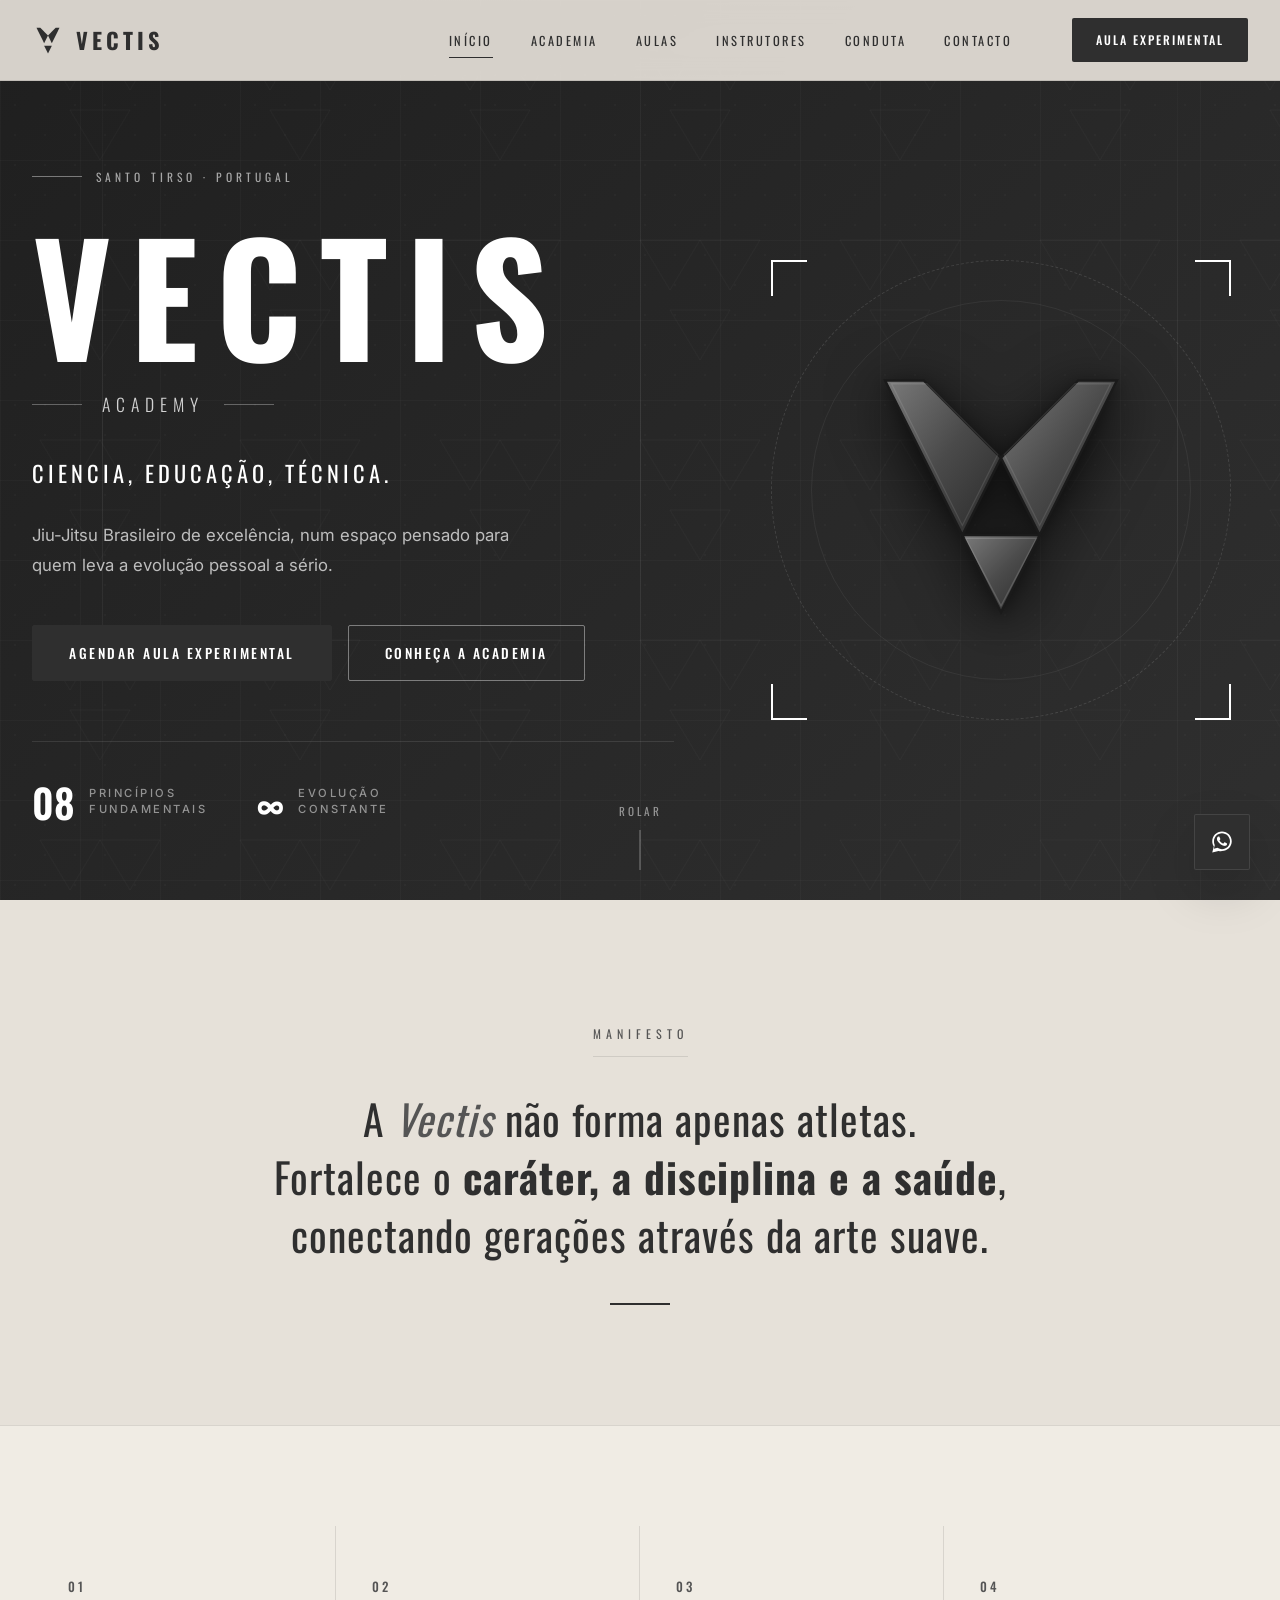
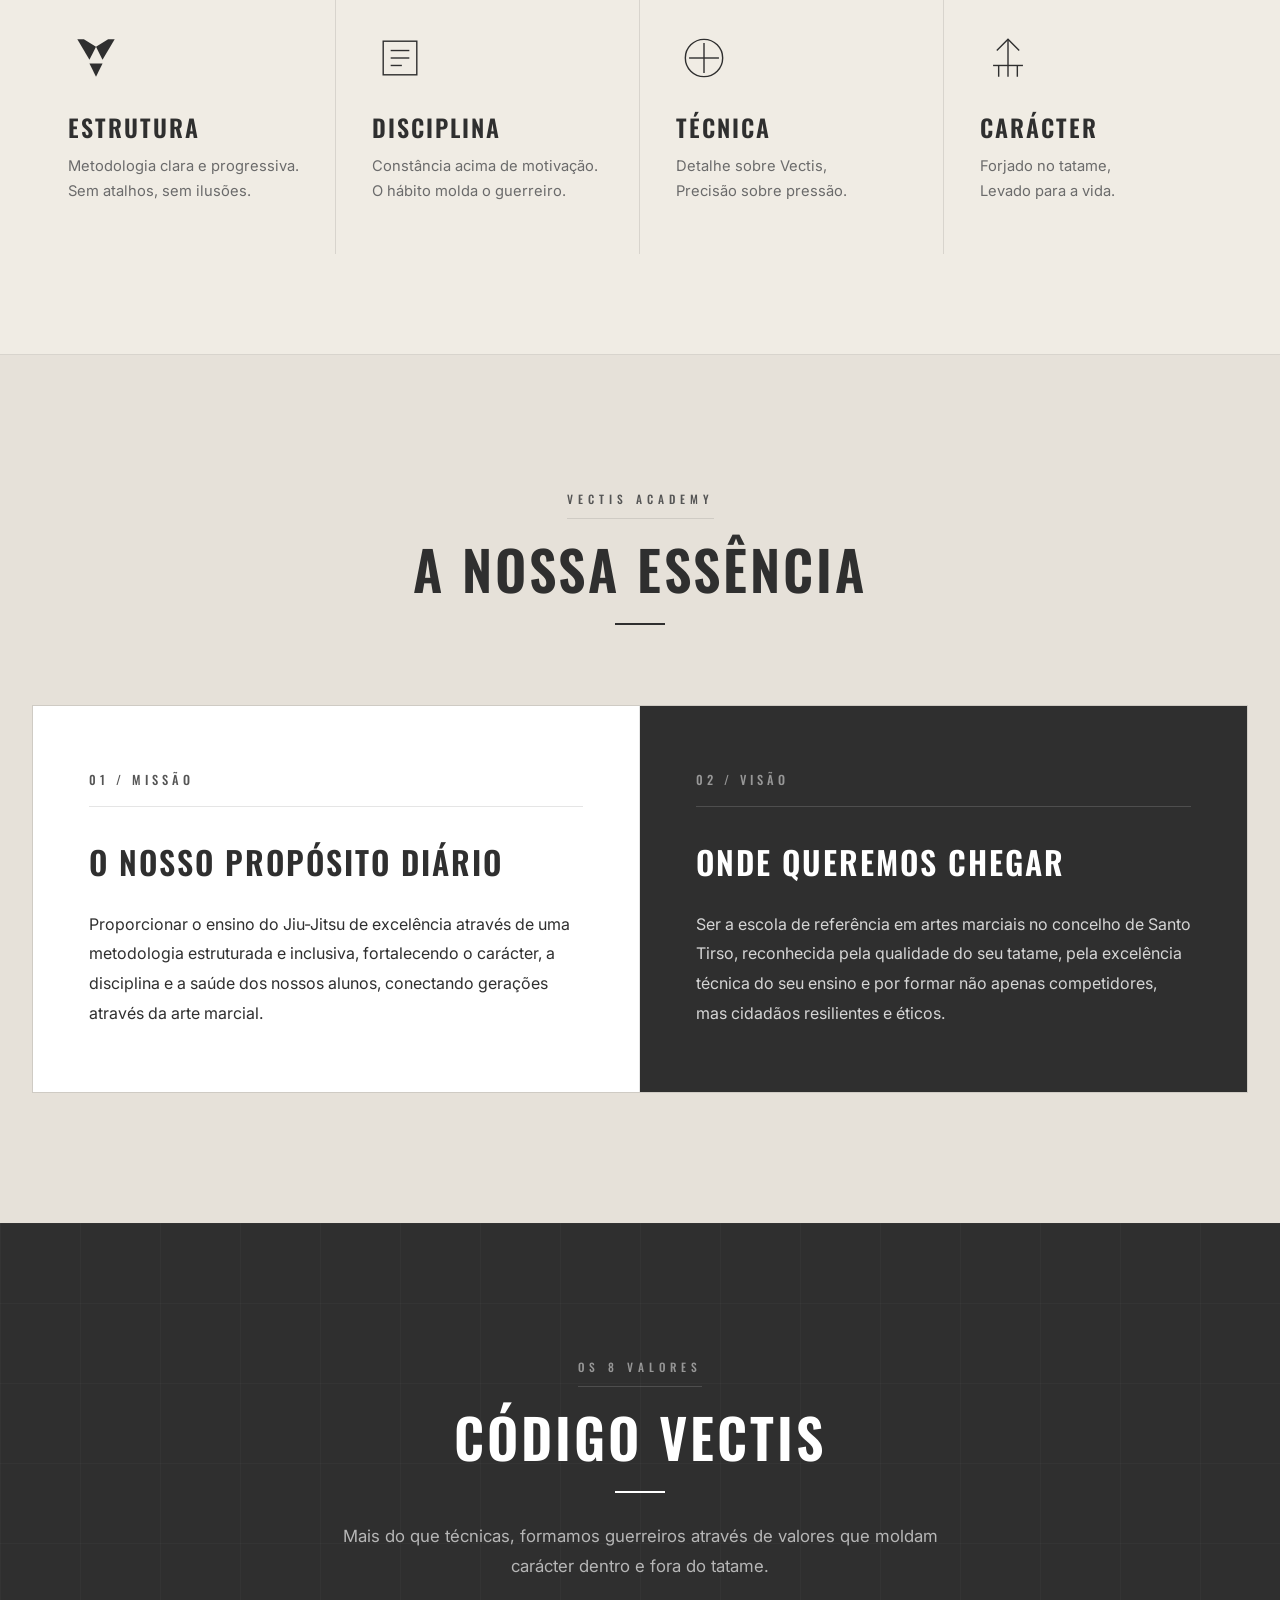
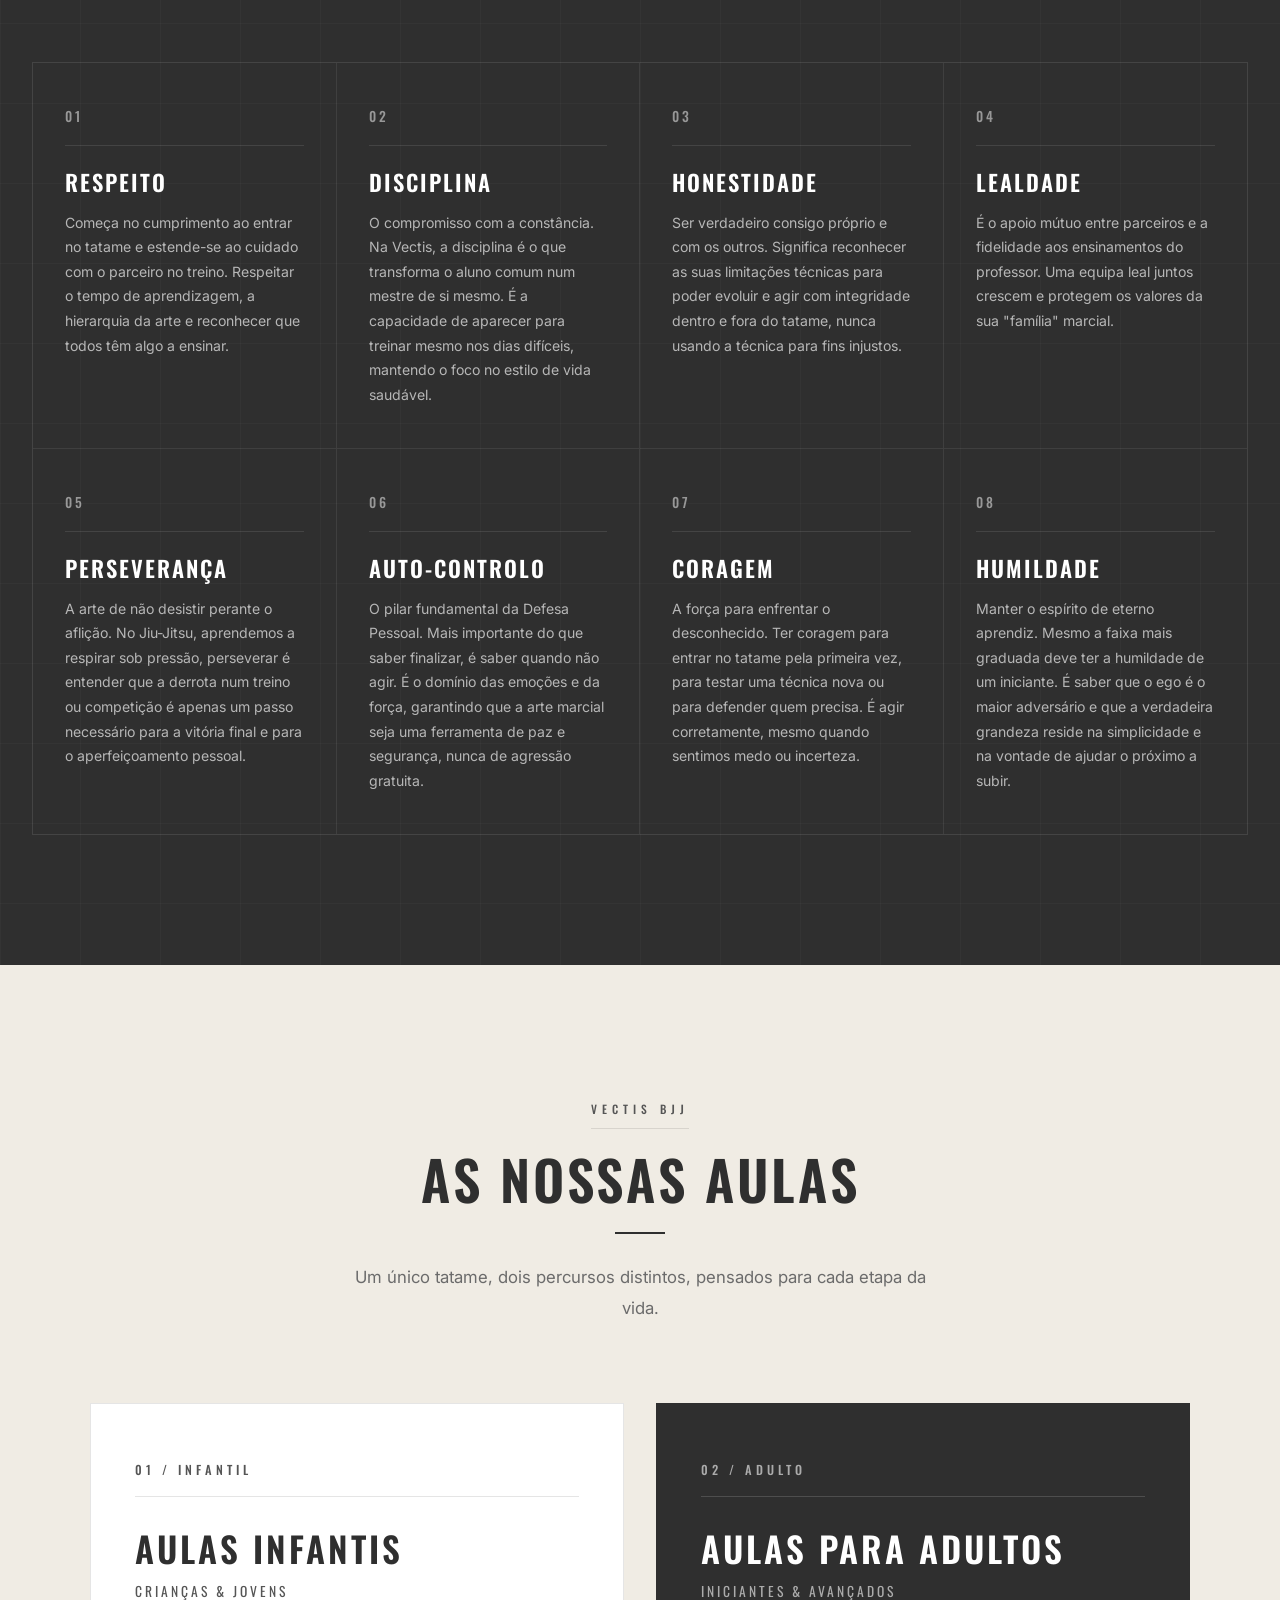
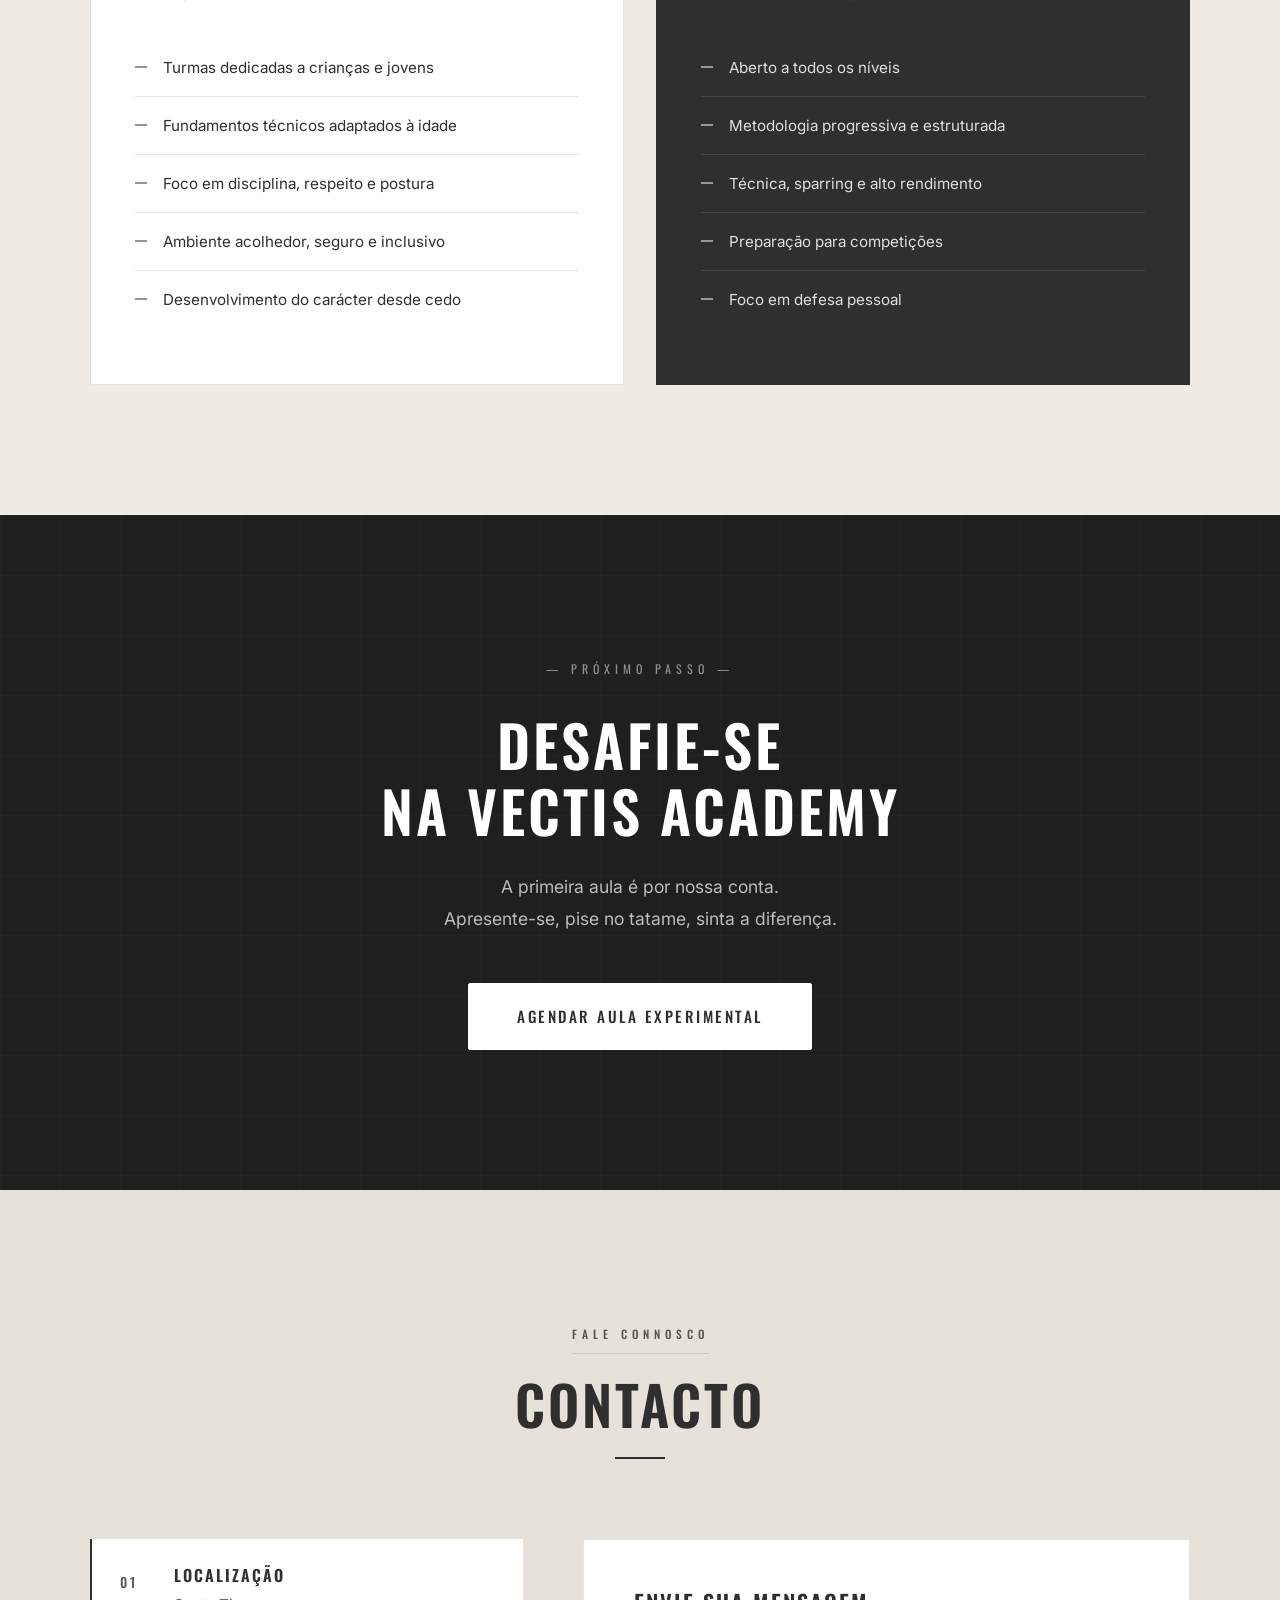
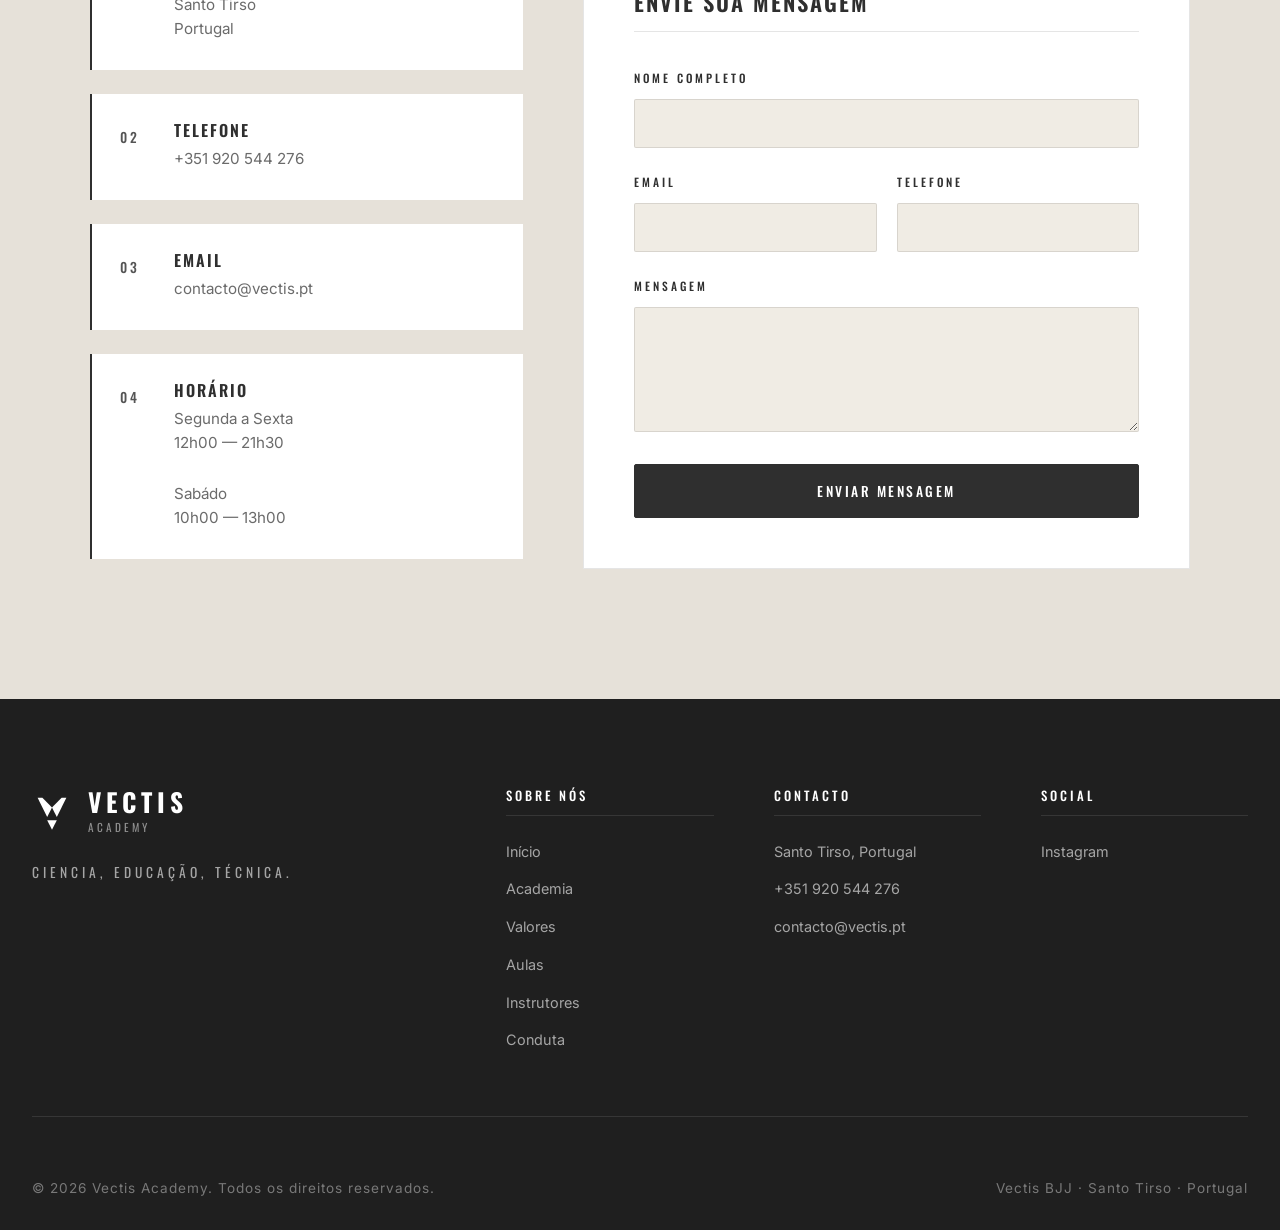
==== commit 561374a5: "diversos" ====
--- a/index.html
+++ b/index.html
@@ -5,13 +5,13 @@
     <meta charset="UTF-8">
     <meta name="viewport" content="width=device-width, initial-scale=1.0">
     <title>VECTIS Academy — Disciplina, Técnica, Caráter.</title>
-    <meta name="description"
-        content="VECTIS Martial Academy — Jiu-Jitsu Brasileiro de excelência em Santo Tirso, Portugal. Aqui não é moda. É disciplina.">
+    <meta name="description" content="VECTIS Academy — Jiu-Jitsu Brasileiro de excelência em Santo Tirso, Portugal.">
     <link rel="preconnect" href="https://fonts.googleapis.com">
     <link rel="preconnect" href="https://fonts.gstatic.com" crossorigin>
     <link
         href="https://fonts.googleapis.com/css2?family=Oswald:wght@300;400;500;600;700&family=Inter:wght@300;400;500;600;700&display=swap"
         rel="stylesheet">
+    <link rel="icon" type="image/svg+xml" href="assets/favicon.svg">
     <link rel="stylesheet" href="styles.css">
 </head>
 
@@ -35,7 +35,7 @@
                 <li><a href="#aulas" class="nav__link">Aulas</a></li>
                 <li><a href="instrutores.html" class="nav__link">Instrutores</a></li>
                 <li><a href="conduta.html" class="nav__link">Conduta</a></li>
-                <li><a href="#contato" class="nav__link">Contato</a></li>
+                <li><a href="#contato" class="nav__link">Contacto</a></li>
             </ul>
             <a href="#contato" class="nav__cta">Aula Experimental</a>
             <div class="nav__toggle" id="nav-toggle">
@@ -68,9 +68,9 @@
                     <span class="hero__subtitle">Academy</span>
                     <span class="hero__subtitle-line"></span>
                 </div>
-                <p class="hero__tagline">Disciplina, Técnica, Caráter.</p>
+                <p class="hero__tagline">Ciencia, Educação, Técnica.</p>
                 <p class="hero__description">
-                    Aqui não é moda. É disciplina. Jiu-Jitsu Brasileiro de excelência, num espaço pensado para quem leva
+                    Jiu-Jitsu Brasileiro de excelência, num espaço pensado para quem leva
                     a evolução pessoal a sério.
                 </p>
                 <div class="hero__buttons">
@@ -151,8 +151,8 @@
                 <span class="manifesto__label">Manifesto</span>
                 <h2 class="manifesto__text">
                     A <em>Vectis</em> não forma apenas atletas.<br>
-                    Forma <strong>homens e mulheres de caráter</strong>,<br>
-                    capazes de enfrentar o tatame e a vida.
+                    Fortalece o <strong>caráter, a disciplina e a saúde</strong>,<br>
+                    conectando gerações através da arte suave.
                 </h2>
                 <div class="manifesto__divider"></div>
             </div>
@@ -198,7 +198,7 @@
                         </svg>
                     </div>
                     <h3 class="pillar__title">Técnica</h3>
-                    <p class="pillar__text">Detalhe sobre força, Precisão sobre pressa, Arte suave.</p>
+                    <p class="pillar__text">Detalhe sobre Vectis,<br> Precisão sobre pressão.</p>
                 </div>
                 <div class="pillar">
                     <div class="pillar__num">04</div>
@@ -210,8 +210,8 @@
                             <path d="M20 38 L20 50 M40 38 L40 50" stroke="currentColor" stroke-width="1.5" />
                         </svg>
                     </div>
-                    <h3 class="pillar__title">Caráter</h3>
-                    <p class="pillar__text">Forjado no tatame, levado para a vida. Esse é o resultado real.</p>
+                    <h3 class="pillar__title">Carácter</h3>
+                    <p class="pillar__text">Forjado no tatame,<br> Levado para a vida.</p>
                 </div>
             </div>
         </div>
@@ -232,8 +232,8 @@
                     <h3 class="about__title">O nosso propósito diário</h3>
                     <p class="about__text">
                         Proporcionar o ensino do Jiu-Jitsu de excelência através de uma metodologia estruturada e
-                        inclusiva, fortalecendo o caráter, a disciplina e a saúde dos nossos alunos, conectando gerações
-                        através do elo inquebrável da arte suave.
+                        inclusiva, fortalecendo o carácter, a disciplina e a saúde dos nossos alunos, conectando
+                        gerações através da arte marcial.
                     </p>
                 </div>
                 <div class="about__card about__card--dark">
@@ -253,11 +253,11 @@
     <section class="values" id="valores">
         <div class="container">
             <div class="section__header section__header--light">
-                <span class="section__tag">Os 8 Princípios</span>
+                <span class="section__tag">Os 8 Valores</span>
                 <h2 class="section__title">Código Vectis</h2>
                 <div class="section__divider"></div>
                 <p class="section__description">
-                    Mais do que técnicas, formamos guerreiros através de princípios que moldam caráter dentro e fora do
+                    Mais do que técnicas, formamos guerreiros através de valores que moldam carácter dentro e fora do
                     tatame.
                 </p>
             </div>
@@ -266,15 +266,15 @@
                 <article class="value-card">
                     <div class="value-card__head"><span class="value-card__num">01</span></div>
                     <h3 class="value-card__title">Respeito</h3>
-                    <p class="value-card__text">É a base de todo o elo. Começa no cumprimento ao entrar no tatame e
-                        estende-se ao cuidado com o parceiro de treino. Respeitar o tempo de aprendizagem de cada um e a
-                        hierarquia da arte, reconhecendo que todos têm algo a ensinar.</p>
+                    <p class="value-card__text">Começa no cumprimento ao entrar no tatame e
+                        estende-se ao cuidado com o parceiro no treino. Respeitar o tempo de aprendizagem, a
+                        hierarquia da arte e reconhecer que todos têm algo a ensinar.</p>
                 </article>
 
                 <article class="value-card">
                     <div class="value-card__head"><span class="value-card__num">02</span></div>
                     <h3 class="value-card__title">Disciplina</h3>
-                    <p class="value-card__text">O compromisso com a constância. No "College", a disciplina é o que
+                    <p class="value-card__text">O compromisso com a constância. Na Vectis, a disciplina é o que
                         transforma o aluno comum num mestre de si mesmo. É a capacidade de aparecer para treinar mesmo
                         nos dias difíceis, mantendo o foco no estilo de vida saudável.</p>
                 </article>
@@ -290,16 +290,16 @@
                 <article class="value-card">
                     <div class="value-card__head"><span class="value-card__num">04</span></div>
                     <h3 class="value-card__title">Lealdade</h3>
-                    <p class="value-card__text">O fortalecimento do elo com a equipa. É o apoio mútuo entre colegas e a
-                        fidelidade aos ensinamentos do Mestre Helcio. Uma equipa leal cresce junta e protege os valores
+                    <p class="value-card__text"> É o apoio mútuo entre parceiros e a
+                        fidelidade aos ensinamentos do professor. Uma equipa leal juntos crescem e protegem os valores
                         da sua "família" marcial.</p>
                 </article>
 
                 <article class="value-card">
                     <div class="value-card__head"><span class="value-card__num">05</span></div>
                     <h3 class="value-card__title">Perseverança</h3>
-                    <p class="value-card__text">A arte de não desistir perante o sufoco. No Jiu-Jitsu, aprendemos a
-                        respirar sob pressão. Perseverar é entender que a derrota num treino ou competição é apenas um
+                    <p class="value-card__text">A arte de não desistir perante o aflição. No Jiu-Jitsu, aprendemos a
+                        respirar sob pressão, perseverar é entender que a derrota num treino ou competição é apenas um
                         passo necessário para a vitória final e para o aperfeiçoamento pessoal.</p>
                 </article>
 
@@ -322,7 +322,7 @@
                 <article class="value-card">
                     <div class="value-card__head"><span class="value-card__num">08</span></div>
                     <h3 class="value-card__title">Humildade</h3>
-                    <p class="value-card__text">Manter o espírito de eterno aprendiz. Mesmo o faixa preta mais graduado
+                    <p class="value-card__text">Manter o espírito de eterno aprendiz. Mesmo a faixa mais graduada
                         deve ter a humildade de um iniciante. É saber que o ego é o maior adversário e que a verdadeira
                         grandeza reside na simplicidade e na vontade de ajudar o próximo a subir.</p>
                 </article>
@@ -352,7 +352,7 @@
                         <li>Fundamentos técnicos adaptados à idade</li>
                         <li>Foco em disciplina, respeito e postura</li>
                         <li>Ambiente acolhedor, seguro e inclusivo</li>
-                        <li>Desenvolvimento do caráter desde cedo</li>
+                        <li>Desenvolvimento do carácter desde cedo</li>
                     </ul>
                 </div>
                 <div class="mat-card mat-card--elite">
@@ -364,7 +364,7 @@
                         <li>Metodologia progressiva e estruturada</li>
                         <li>Técnica, sparring e alto rendimento</li>
                         <li>Preparação para competições</li>
-                        <li>Mentoria direta com os professores</li>
+                        <li>Foco em defesa pessoal</li>
                     </ul>
                 </div>
             </div>
@@ -376,9 +376,9 @@
         <div class="container">
             <div class="cta__content">
                 <span class="cta__label">— Próximo Passo —</span>
-                <h2 class="cta__title">Comece sua jornada<br>na Vectis Academy</h2>
+                <h2 class="cta__title">Desafie-se<br>na Vectis Academy</h2>
                 <p class="cta__text">
-                    A primeira aula é por nossa conta. Apresente-se. Pise no tatame. Sinta a diferença.
+                    A primeira aula é por nossa conta.<br> Apresente-se, pise no tatame, sinta a diferença.
                 </p>
                 <a href="#contato" class="btn btn--primary btn--large">Agendar Aula Experimental</a>
             </div>
@@ -390,7 +390,7 @@
         <div class="container">
             <div class="section__header">
                 <span class="section__tag">Fale Connosco</span>
-                <h2 class="section__title">Contato</h2>
+                <h2 class="section__title">Contacto</h2>
                 <div class="section__divider"></div>
             </div>
 
@@ -407,21 +407,23 @@
                         <div class="contact__item-num">02</div>
                         <div>
                             <h4>Telefone</h4>
-                            <p>+351 XXX XXX XXX</p>
+                            <p>+351 920 544 276</p>
                         </div>
                     </div>
                     <div class="contact__item">
                         <div class="contact__item-num">03</div>
                         <div>
                             <h4>Email</h4>
-                            <p>contato@vectis.pt</p>
+                            <p>contacto@vectis.pt</p>
                         </div>
                     </div>
                     <div class="contact__item">
                         <div class="contact__item-num">04</div>
                         <div>
                             <h4>Horário</h4>
-                            <p>Segunda a Sábado<br>07h00 — 22h00</p>
+                            <p>Segunda a Sexta<br>12h00 — 21h30</p>
+                            <br>
+                            <p>Sabádo<br>10h00 — 13h00</p>
                         </div>
                     </div>
                 </div>
@@ -465,48 +467,46 @@
                         </svg>
                         <div>
                             <span class="footer__logo-text">VECTIS</span>
-                            <span class="footer__logo-sub">Martial Academy</span>
-                        </div>
-                    </div>
-                    <p class="footer__tagline">Disciplina. Técnica. Caráter.</p>
+                            <span class="footer__logo-sub">Academy</span>
+                        </div>
+                    </div>
+                    <p class="footer__tagline">Ciencia, Educação, Técnica.</p>
                 </div>
                 <div class="footer__col">
-                    <h4>Navegação</h4>
+                    <h4>Sobre nós</h4>
                     <ul>
                         <li><a href="#inicio">Início</a></li>
                         <li><a href="#sobre">Academia</a></li>
-                        <li><a href="#valores">Princípios</a></li>
+                        <li><a href="#valores">Valores</a></li>
                         <li><a href="#aulas">Aulas</a></li>
                         <li><a href="instrutores.html">Instrutores</a></li>
                         <li><a href="conduta.html">Conduta</a></li>
                     </ul>
                 </div>
                 <div class="footer__col">
-                    <h4>Contato</h4>
+                    <h4>Contacto</h4>
                     <ul>
                         <li>Santo Tirso, Portugal</li>
-                        <li>+351 XXX XXX XXX</li>
-                        <li>contato@vectis.pt</li>
+                        <li>+351 920 544 276</li>
+                        <li>contacto@vectis.pt</li>
                     </ul>
                 </div>
                 <div class="footer__col">
                     <h4>Social</h4>
                     <ul>
-                        <li><a href="#">Instagram</a></li>
-                        <li><a href="#">Facebook</a></li>
-                        <li><a href="#">YouTube</a></li>
+                        <li><a href="https://www.instagram.com/vectis.bjj/">Instagram</a></li>
                     </ul>
                 </div>
             </div>
             <div class="footer__bottom">
-                <p>&copy; 2026 Vectis Martial Academy. Todos os direitos reservados.</p>
+                <p>&copy; 2026 Vectis Academy. Todos os direitos reservados.</p>
                 <p>Vectis BJJ · Santo Tirso · Portugal</p>
             </div>
         </div>
     </footer>
 
     <!-- WhatsApp Float Button -->
-    <a href="https://wa.me/351000000000" target="_blank" class="whatsapp-float" aria-label="WhatsApp">
+    <a href="https://wa.me/351920544276" target="_blank" class="whatsapp-float" aria-label="WhatsApp">
         <svg viewBox="0 0 32 32" fill="currentColor">
             <path
                 d="M16.001 3C9.373 3 4 8.373 4 15c0 2.382.69 4.6 1.876 6.477L4 29l7.692-1.84A11.94 11.94 0 0016 27c6.627 0 12-5.373 12-12S22.628 3 16.001 3zm0 21.818c-1.85 0-3.582-.518-5.057-1.41l-.362-.215-4.564 1.092 1.114-4.448-.236-.376A9.778 9.778 0 016.182 15c0-5.418 4.4-9.818 9.818-9.818 5.42 0 9.819 4.4 9.819 9.818 0 5.42-4.4 9.818-9.819 9.818zm5.604-7.36c-.307-.154-1.815-.895-2.096-.998-.281-.103-.486-.154-.69.154-.205.307-.793.998-.972 1.203-.179.205-.358.231-.665.077-.307-.154-1.295-.477-2.466-1.521-.911-.812-1.527-1.815-1.706-2.122-.179-.307-.019-.473.135-.626.139-.138.307-.358.461-.537.154-.179.205-.307.307-.512.103-.205.051-.384-.026-.538-.077-.154-.69-1.665-.946-2.28-.249-.598-.502-.517-.69-.527l-.589-.011a1.13 1.13 0 00-.819.384c-.282.307-1.075 1.05-1.075 2.561s1.1 2.971 1.254 3.176c.154.205 2.165 3.305 5.244 4.633.733.317 1.305.506 1.751.647.736.234 1.405.201 1.934.122.59-.088 1.815-.741 2.071-1.457.256-.716.256-1.33.179-1.457-.077-.128-.281-.205-.589-.358z" />
--- a/styles.css
+++ b/styles.css
@@ -505,6 +505,7 @@
     height: 100%;
 }
 
+
 .emblem__triangle {
     transform-origin: center;
     animation: triangleGlow 4s ease-in-out infinite;
